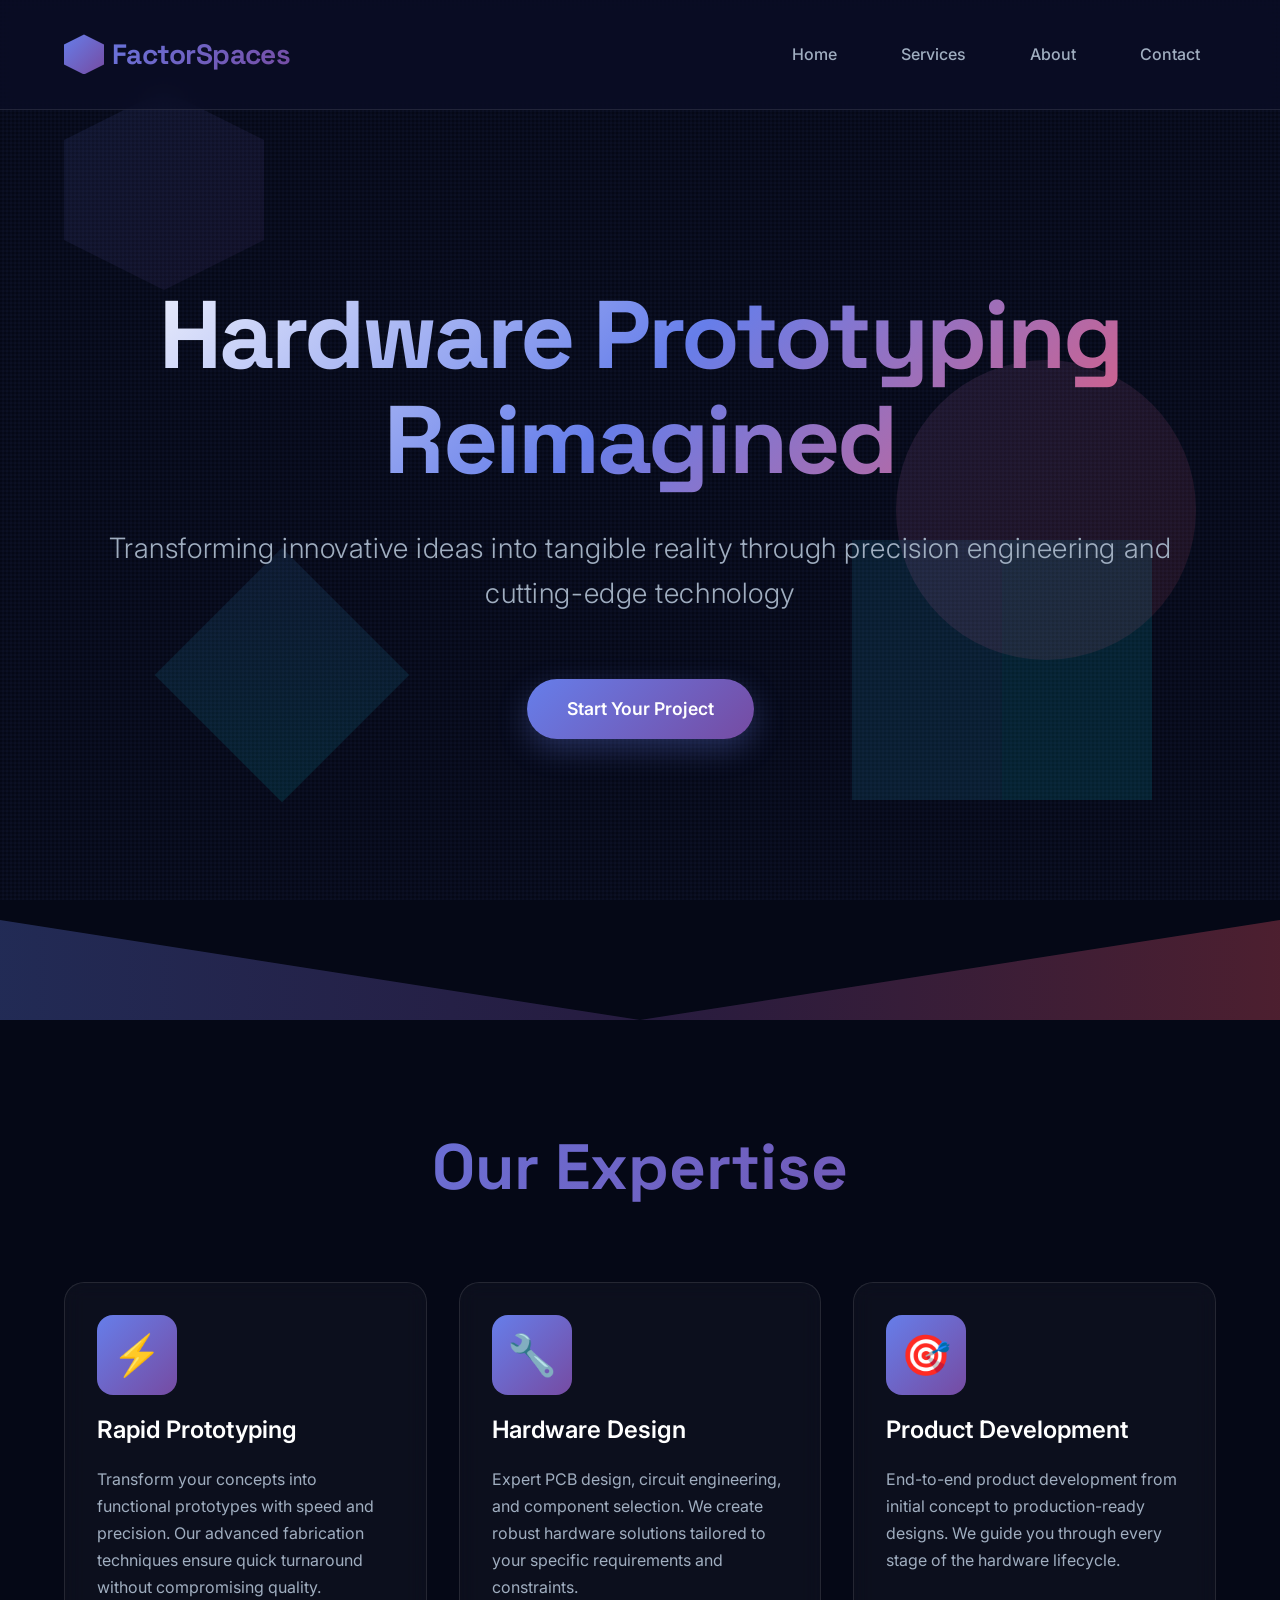
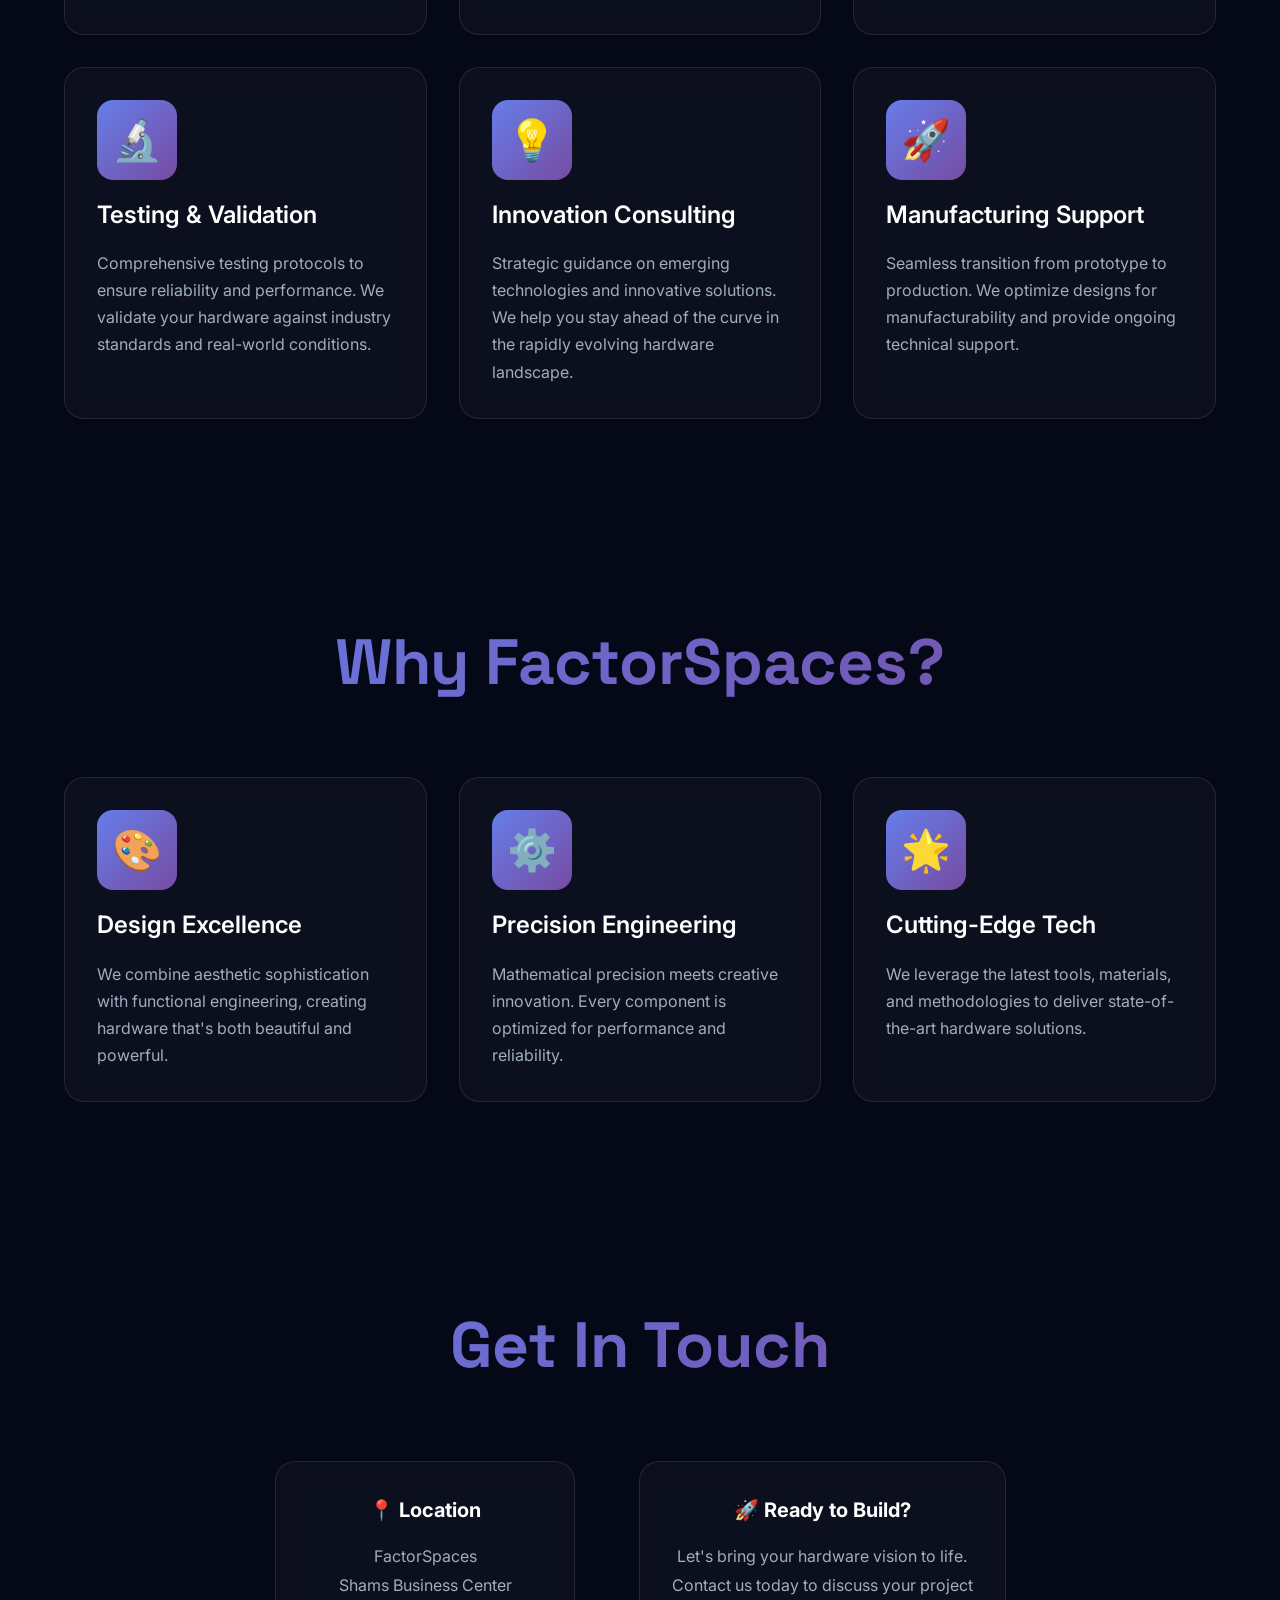
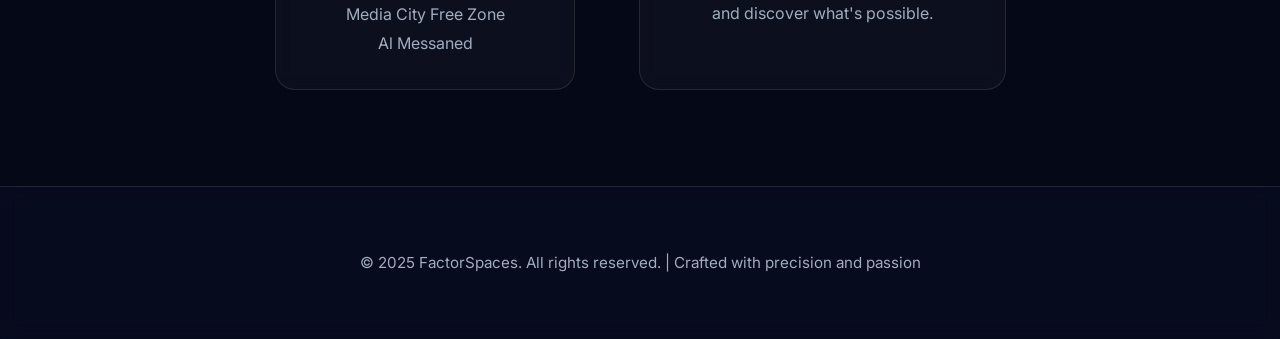
==== index.html @ 5ae150a1 "Restructure repository: move files from public folder to root and update Firebase config" ====
<!DOCTYPE html>
<html lang="en">

<head>
    <meta charset="UTF-8">
    <meta name="viewport" content="width=device-width, initial-scale=1.0">
    <meta name="description"
        content="FactorSpaces - Hardware prototyping company specializing in innovative solutions and cutting-edge technology">
    <title>FactorSpaces | Hardware Prototyping Excellence</title>

    <!-- Google Fonts -->
    <link rel="preconnect" href="https://fonts.googleapis.com">
    <link rel="preconnect" href="https://fonts.gstatic.com" crossorigin>
    <link
        href="https://fonts.googleapis.com/css2?family=Inter:wght@300;400;500;600;700;800&family=Space+Grotesk:wght@400;500;600;700&display=swap"
        rel="stylesheet">

    <!-- Stylesheet -->
    <link rel="stylesheet" href="style.css">
</head>

<body>
    <!-- Animated Geometric Background -->
    <div class="geometric-bg">
        <div class="geo-shape hexagon"></div>
        <div class="geo-shape triangle"></div>
        <div class="geo-shape circle"></div>
        <div class="geo-shape square"></div>
    </div>

    <!-- Main Content -->
    <div class="content">
        <!-- Header/Navigation -->
        <header>
            <div class="logo">
                <div class="logo-icon"></div>
                <span>FactorSpaces</span>
            </div>
            <nav>
                <ul>
                    <li><a href="#home">Home</a></li>
                    <li><a href="#services">Services</a></li>
                    <li><a href="#about">About</a></li>
                    <li><a href="#contact">Contact</a></li>
                </ul>
            </nav>
        </header>

        <!-- Hero Section -->
        <section id="home" class="hero">
            <div class="hero-content">
                <h1 class="hero-title">Hardware Prototyping<br>Reimagined</h1>
                <p class="hero-subtitle">Transforming innovative ideas into tangible reality through precision
                    engineering and cutting-edge technology</p>
                <a href="#contact" class="cta-button">Start Your Project</a>
            </div>
        </section>

        <!-- Geometric Divider -->
        <div class="geo-divider">
            <svg viewBox="0 0 1200 100" preserveAspectRatio="none">
                <defs>
                    <linearGradient id="grad1" x1="0%" y1="0%" x2="100%" y2="0%">
                        <stop offset="0%" style="stop-color:#667eea;stop-opacity:0.3" />
                        <stop offset="50%" style="stop-color:#764ba2;stop-opacity:0.3" />
                        <stop offset="100%" style="stop-color:#f5576c;stop-opacity:0.3" />
                    </linearGradient>
                </defs>
                <polygon points="0,0 600,100 1200,0 1200,100 0,100" fill="url(#grad1)" />
            </svg>
        </div>

        <!-- Services Section -->
        <section id="services" class="services">
            <h2 class="section-title">Our Expertise</h2>
            <div class="services-grid">
                <div class="service-card">
                    <div class="service-icon">⚡</div>
                    <h3>Rapid Prototyping</h3>
                    <p>Transform your concepts into functional prototypes with speed and precision. Our advanced
                        fabrication techniques ensure quick turnaround without compromising quality.</p>
                </div>

                <div class="service-card">
                    <div class="service-icon">🔧</div>
                    <h3>Hardware Design</h3>
                    <p>Expert PCB design, circuit engineering, and component selection. We create robust hardware
                        solutions tailored to your specific requirements and constraints.</p>
                </div>

                <div class="service-card">
                    <div class="service-icon">🎯</div>
                    <h3>Product Development</h3>
                    <p>End-to-end product development from initial concept to production-ready designs. We guide you
                        through every stage of the hardware lifecycle.</p>
                </div>

                <div class="service-card">
                    <div class="service-icon">🔬</div>
                    <h3>Testing & Validation</h3>
                    <p>Comprehensive testing protocols to ensure reliability and performance. We validate your hardware
                        against industry standards and real-world conditions.</p>
                </div>

                <div class="service-card">
                    <div class="service-icon">💡</div>
                    <h3>Innovation Consulting</h3>
                    <p>Strategic guidance on emerging technologies and innovative solutions. We help you stay ahead of
                        the curve in the rapidly evolving hardware landscape.</p>
                </div>

                <div class="service-card">
                    <div class="service-icon">🚀</div>
                    <h3>Manufacturing Support</h3>
                    <p>Seamless transition from prototype to production. We optimize designs for manufacturability and
                        provide ongoing technical support.</p>
                </div>
            </div>
        </section>

        <!-- About Section -->
        <section id="about" class="services">
            <h2 class="section-title">Why FactorSpaces?</h2>
            <div class="services-grid">
                <div class="service-card">
                    <div class="service-icon">🎨</div>
                    <h3>Design Excellence</h3>
                    <p>We combine aesthetic sophistication with functional engineering, creating hardware that's both
                        beautiful and powerful.</p>
                </div>

                <div class="service-card">
                    <div class="service-icon">⚙️</div>
                    <h3>Precision Engineering</h3>
                    <p>Mathematical precision meets creative innovation. Every component is optimized for performance
                        and reliability.</p>
                </div>

                <div class="service-card">
                    <div class="service-icon">🌟</div>
                    <h3>Cutting-Edge Tech</h3>
                    <p>We leverage the latest tools, materials, and methodologies to deliver state-of-the-art hardware
                        solutions.</p>
                </div>
            </div>
        </section>

        <!-- Contact Section -->
        <section id="contact" class="contact">
            <h2 class="section-title">Get In Touch</h2>
            <div class="contact-info">
                <div class="contact-card">
                    <h3>📍 Location</h3>
                    <p>
                        FactorSpaces<br>
                        Shams Business Center<br>
                        Media City Free Zone<br>
                        Al Messaned
                    </p>
                </div>

                <div class="contact-card">
                    <h3>🚀 Ready to Build?</h3>
                    <p>
                        Let's bring your hardware vision to life.<br>
                        Contact us today to discuss your project<br>
                        and discover what's possible.
                    </p>
                </div>
            </div>
        </section>

        <!-- Footer -->
        <footer>
            <p>&copy; 2025 FactorSpaces. All rights reserved. | Crafted with precision and passion</p>
        </footer>
    </div>

    <!-- Smooth Scroll Script -->
    <script>
        // Smooth scroll for navigation links
        document.querySelectorAll('a[href^="#"]').forEach(anchor => {
            anchor.addEventListener('click', function (e) {
                e.preventDefault();
                const target = document.querySelector(this.getAttribute('href'));
                if (target) {
                    target.scrollIntoView({
                        behavior: 'smooth',
                        block: 'start'
                    });
                }
            });
        });

        // Add scroll-based animations
        const observerOptions = {
            threshold: 0.1,
            rootMargin: '0px 0px -100px 0px'
        };

        const observer = new IntersectionObserver((entries) => {
            entries.forEach(entry => {
                if (entry.isIntersecting) {
                    entry.target.style.opacity = '1';
                    entry.target.style.transform = 'translateY(0)';
                }
            });
        }, observerOptions);

        // Observe service cards
        document.querySelectorAll('.service-card, .contact-card').forEach(card => {
            card.style.opacity = '0';
            card.style.transform = 'translateY(30px)';
            card.style.transition = 'opacity 0.6s ease, transform 0.6s ease';
            observer.observe(card);
        });
    </script>
</body>

</html>
---- style.css ----
/* ===================================
   FactorSpaces - Neo-Geo Design System
   Refined Geometric Patterns & Mathematical Beauty
   =================================== */

/* === CSS Variables & Design Tokens === */
:root {
    /* Color Palette - Refined Neo-Geo */
    --primary-gradient: linear-gradient(135deg, #667eea 0%, #764ba2 100%);
    --secondary-gradient: linear-gradient(135deg, #f093fb 0%, #f5576c 100%);
    --accent-gradient: linear-gradient(135deg, #4facfe 0%, #00f2fe 100%);
    --dark-bg: #0a0e27;
    --darker-bg: #050816;
    --card-bg: rgba(255, 255, 255, 0.03);
    --card-border: rgba(255, 255, 255, 0.1);
    --text-primary: #ffffff;
    --text-secondary: #a0aec0;
    --glow-purple: rgba(102, 126, 234, 0.4);
    --glow-pink: rgba(245, 87, 108, 0.4);
    --glow-cyan: rgba(0, 242, 254, 0.4);

    /* Typography */
    --font-primary: 'Inter', -apple-system, BlinkMacSystemFont, 'Segoe UI', sans-serif;
    --font-display: 'Space Grotesk', 'Inter', sans-serif;

    /* Spacing */
    --spacing-xs: 0.5rem;
    --spacing-sm: 1rem;
    --spacing-md: 2rem;
    --spacing-lg: 4rem;
    --spacing-xl: 6rem;

    /* Geometric Constants */
    --golden-ratio: 1.618;
    --phi: 1.618033988749895;
}

/* === Reset & Base Styles === */
* {
    margin: 0;
    padding: 0;
    box-sizing: border-box;
}

html {
    scroll-behavior: smooth;
    font-size: 16px;
}

body {
    font-family: var(--font-primary);
    background: var(--darker-bg);
    color: var(--text-primary);
    line-height: 1.6;
    overflow-x: hidden;
    position: relative;
}

/* === Animated Geometric Background === */
.geometric-bg {
    position: fixed;
    top: 0;
    left: 0;
    width: 100%;
    height: 100%;
    z-index: 0;
    overflow: hidden;
    background: var(--darker-bg);
}

.geometric-bg::before {
    content: '';
    position: absolute;
    top: -50%;
    left: -50%;
    width: 200%;
    height: 200%;
    background-image:
        repeating-linear-gradient(0deg, transparent, transparent 2px, rgba(102, 126, 234, 0.03) 2px, rgba(102, 126, 234, 0.03) 4px),
        repeating-linear-gradient(90deg, transparent, transparent 2px, rgba(102, 126, 234, 0.03) 2px, rgba(102, 126, 234, 0.03) 4px);
    animation: gridMove 20s linear infinite;
}

.geo-shape {
    position: absolute;
    opacity: 0.1;
    animation: float 20s ease-in-out infinite;
}

.geo-shape.hexagon {
    width: 200px;
    height: 200px;
    background: var(--primary-gradient);
    clip-path: polygon(50% 0%, 100% 25%, 100% 75%, 50% 100%, 0% 75%, 0% 25%);
    top: 10%;
    left: 5%;
    animation-delay: 0s;
}

.geo-shape.triangle {
    width: 0;
    height: 0;
    border-left: 150px solid transparent;
    border-right: 150px solid transparent;
    border-bottom: 260px solid;
    border-image: var(--accent-gradient) 1;
    top: 60%;
    right: 10%;
    animation-delay: -5s;
}

.geo-shape.circle {
    width: 300px;
    height: 300px;
    background: var(--secondary-gradient);
    border-radius: 50%;
    top: 40%;
    left: 70%;
    animation-delay: -10s;
}

.geo-shape.square {
    width: 180px;
    height: 180px;
    background: var(--accent-gradient);
    transform: rotate(45deg);
    bottom: 15%;
    left: 15%;
    animation-delay: -15s;
}

@keyframes gridMove {
    0% {
        transform: translate(0, 0);
    }

    100% {
        transform: translate(50px, 50px);
    }
}

@keyframes float {

    0%,
    100% {
        transform: translateY(0) rotate(0deg);
    }

    25% {
        transform: translateY(-30px) rotate(5deg);
    }

    50% {
        transform: translateY(-60px) rotate(-5deg);
    }

    75% {
        transform: translateY(-30px) rotate(3deg);
    }
}

/* === Main Content Container === */
.content {
    position: relative;
    z-index: 1;
}

/* === Header/Navigation === */
header {
    padding: var(--spacing-md) var(--spacing-lg);
    display: flex;
    justify-content: space-between;
    align-items: center;
    backdrop-filter: blur(10px);
    background: rgba(10, 14, 39, 0.7);
    border-bottom: 1px solid var(--card-border);
    position: sticky;
    top: 0;
    z-index: 100;
}

.logo {
    font-family: var(--font-display);
    font-size: 1.75rem;
    font-weight: 700;
    background: var(--primary-gradient);
    -webkit-background-clip: text;
    -webkit-text-fill-color: transparent;
    background-clip: text;
    letter-spacing: -0.02em;
    display: flex;
    align-items: center;
    gap: 0.5rem;
}

.logo-icon {
    width: 40px;
    height: 40px;
    background: var(--primary-gradient);
    clip-path: polygon(50% 0%, 100% 25%, 100% 75%, 50% 100%, 0% 75%, 0% 25%);
    animation: pulse 3s ease-in-out infinite;
}

@keyframes pulse {

    0%,
    100% {
        transform: scale(1);
        opacity: 1;
    }

    50% {
        transform: scale(1.05);
        opacity: 0.8;
    }
}

nav ul {
    display: flex;
    gap: var(--spacing-md);
    list-style: none;
}

nav a {
    color: var(--text-secondary);
    text-decoration: none;
    font-weight: 500;
    transition: all 0.3s ease;
    position: relative;
    padding: 0.5rem 1rem;
}

nav a::after {
    content: '';
    position: absolute;
    bottom: 0;
    left: 50%;
    width: 0;
    height: 2px;
    background: var(--primary-gradient);
    transition: all 0.3s ease;
    transform: translateX(-50%);
}

nav a:hover {
    color: var(--text-primary);
}

nav a:hover::after {
    width: 80%;
}

/* === Hero Section === */
.hero {
    min-height: 90vh;
    display: flex;
    align-items: center;
    justify-content: center;
    padding: var(--spacing-lg);
    position: relative;
    overflow: hidden;
}

.hero-content {
    max-width: 1200px;
    text-align: center;
    z-index: 2;
}

.hero-title {
    font-family: var(--font-display);
    font-size: clamp(3rem, 8vw, 6rem);
    font-weight: 800;
    line-height: 1.1;
    margin-bottom: var(--spacing-md);
    background: linear-gradient(135deg, #ffffff 0%, #667eea 50%, #f5576c 100%);
    -webkit-background-clip: text;
    -webkit-text-fill-color: transparent;
    background-clip: text;
    letter-spacing: -0.03em;
    animation: titleGlow 3s ease-in-out infinite;
}

@keyframes titleGlow {

    0%,
    100% {
        filter: drop-shadow(0 0 20px var(--glow-purple));
    }

    50% {
        filter: drop-shadow(0 0 40px var(--glow-pink));
    }
}

.hero-subtitle {
    font-size: clamp(1.25rem, 3vw, 1.75rem);
    color: var(--text-secondary);
    margin-bottom: var(--spacing-lg);
    font-weight: 300;
    letter-spacing: 0.02em;
}

.cta-button {
    display: inline-block;
    padding: 1rem 2.5rem;
    background: var(--primary-gradient);
    color: white;
    text-decoration: none;
    border-radius: 50px;
    font-weight: 600;
    font-size: 1.1rem;
    transition: all 0.3s ease;
    box-shadow: 0 10px 30px rgba(102, 126, 234, 0.3);
    position: relative;
    overflow: hidden;
}

.cta-button::before {
    content: '';
    position: absolute;
    top: 0;
    left: -100%;
    width: 100%;
    height: 100%;
    background: linear-gradient(90deg, transparent, rgba(255, 255, 255, 0.3), transparent);
    transition: left 0.5s ease;
}

.cta-button:hover::before {
    left: 100%;
}

.cta-button:hover {
    transform: translateY(-3px);
    box-shadow: 0 15px 40px rgba(102, 126, 234, 0.5);
}

/* === Geometric Divider === */
.geo-divider {
    width: 100%;
    height: 100px;
    position: relative;
    overflow: hidden;
}

.geo-divider svg {
    width: 100%;
    height: 100%;
}

/* === Services Section === */
.services {
    padding: var(--spacing-xl) var(--spacing-lg);
    max-width: 1400px;
    margin: 0 auto;
}

.section-title {
    font-family: var(--font-display);
    font-size: clamp(2.5rem, 5vw, 4rem);
    font-weight: 700;
    text-align: center;
    margin-bottom: var(--spacing-lg);
    background: var(--primary-gradient);
    -webkit-background-clip: text;
    -webkit-text-fill-color: transparent;
    background-clip: text;
}

.services-grid {
    display: grid;
    grid-template-columns: repeat(auto-fit, minmax(300px, 1fr));
    gap: var(--spacing-md);
    margin-top: var(--spacing-lg);
}

.service-card {
    background: var(--card-bg);
    border: 1px solid var(--card-border);
    border-radius: 20px;
    padding: var(--spacing-md);
    backdrop-filter: blur(10px);
    transition: all 0.4s ease;
    position: relative;
    overflow: hidden;
}

.service-card::before {
    content: '';
    position: absolute;
    top: 0;
    left: 0;
    width: 100%;
    height: 100%;
    background: var(--primary-gradient);
    opacity: 0;
    transition: opacity 0.4s ease;
}

.service-card:hover::before {
    opacity: 0.1;
}

.service-card:hover {
    transform: translateY(-10px);
    border-color: rgba(102, 126, 234, 0.5);
    box-shadow: 0 20px 60px rgba(102, 126, 234, 0.2);
}

.service-icon {
    width: 80px;
    height: 80px;
    margin-bottom: var(--spacing-sm);
    background: var(--primary-gradient);
    border-radius: 16px;
    display: flex;
    align-items: center;
    justify-content: center;
    font-size: 2.5rem;
    position: relative;
    z-index: 1;
}

.service-card h3 {
    font-size: 1.5rem;
    margin-bottom: var(--spacing-sm);
    font-weight: 600;
    position: relative;
    z-index: 1;
}

.service-card p {
    color: var(--text-secondary);
    line-height: 1.7;
    position: relative;
    z-index: 1;
}

/* === Contact Section === */
.contact {
    padding: var(--spacing-xl) var(--spacing-lg);
    max-width: 1200px;
    margin: 0 auto;
    text-align: center;
}

.contact-info {
    display: flex;
    flex-wrap: wrap;
    justify-content: center;
    gap: var(--spacing-lg);
    margin-top: var(--spacing-lg);
}

.contact-card {
    background: var(--card-bg);
    border: 1px solid var(--card-border);
    border-radius: 20px;
    padding: var(--spacing-md);
    backdrop-filter: blur(10px);
    min-width: 300px;
    transition: all 0.3s ease;
}

.contact-card:hover {
    transform: translateY(-5px);
    box-shadow: 0 15px 40px rgba(102, 126, 234, 0.2);
}

.contact-card h3 {
    font-size: 1.25rem;
    margin-bottom: var(--spacing-sm);
    color: var(--text-primary);
}

.contact-card p {
    color: var(--text-secondary);
    line-height: 1.8;
}

/* === Footer === */
footer {
    padding: var(--spacing-lg);
    text-align: center;
    border-top: 1px solid var(--card-border);
    background: rgba(10, 14, 39, 0.5);
    backdrop-filter: blur(10px);
}

footer p {
    color: var(--text-secondary);
    font-size: 0.95rem;
}

/* === Responsive Design === */
@media (max-width: 768px) {
    header {
        padding: var(--spacing-sm) var(--spacing-md);
        flex-direction: column;
        gap: var(--spacing-sm);
    }

    nav ul {
        gap: var(--spacing-sm);
    }

    nav a {
        padding: 0.5rem;
        font-size: 0.9rem;
    }

    .hero {
        min-height: 70vh;
        padding: var(--spacing-md);
    }

    .services,
    .contact {
        padding: var(--spacing-md);
    }

    .services-grid {
        grid-template-columns: 1fr;
    }

    .contact-info {
        flex-direction: column;
    }
}

/* === Utility Classes === */
.gradient-text {
    background: var(--primary-gradient);
    -webkit-background-clip: text;
    -webkit-text-fill-color: transparent;
    background-clip: text;
}

.glass-effect {
    background: var(--card-bg);
    backdrop-filter: blur(10px);
    border: 1px solid var(--card-border);
}
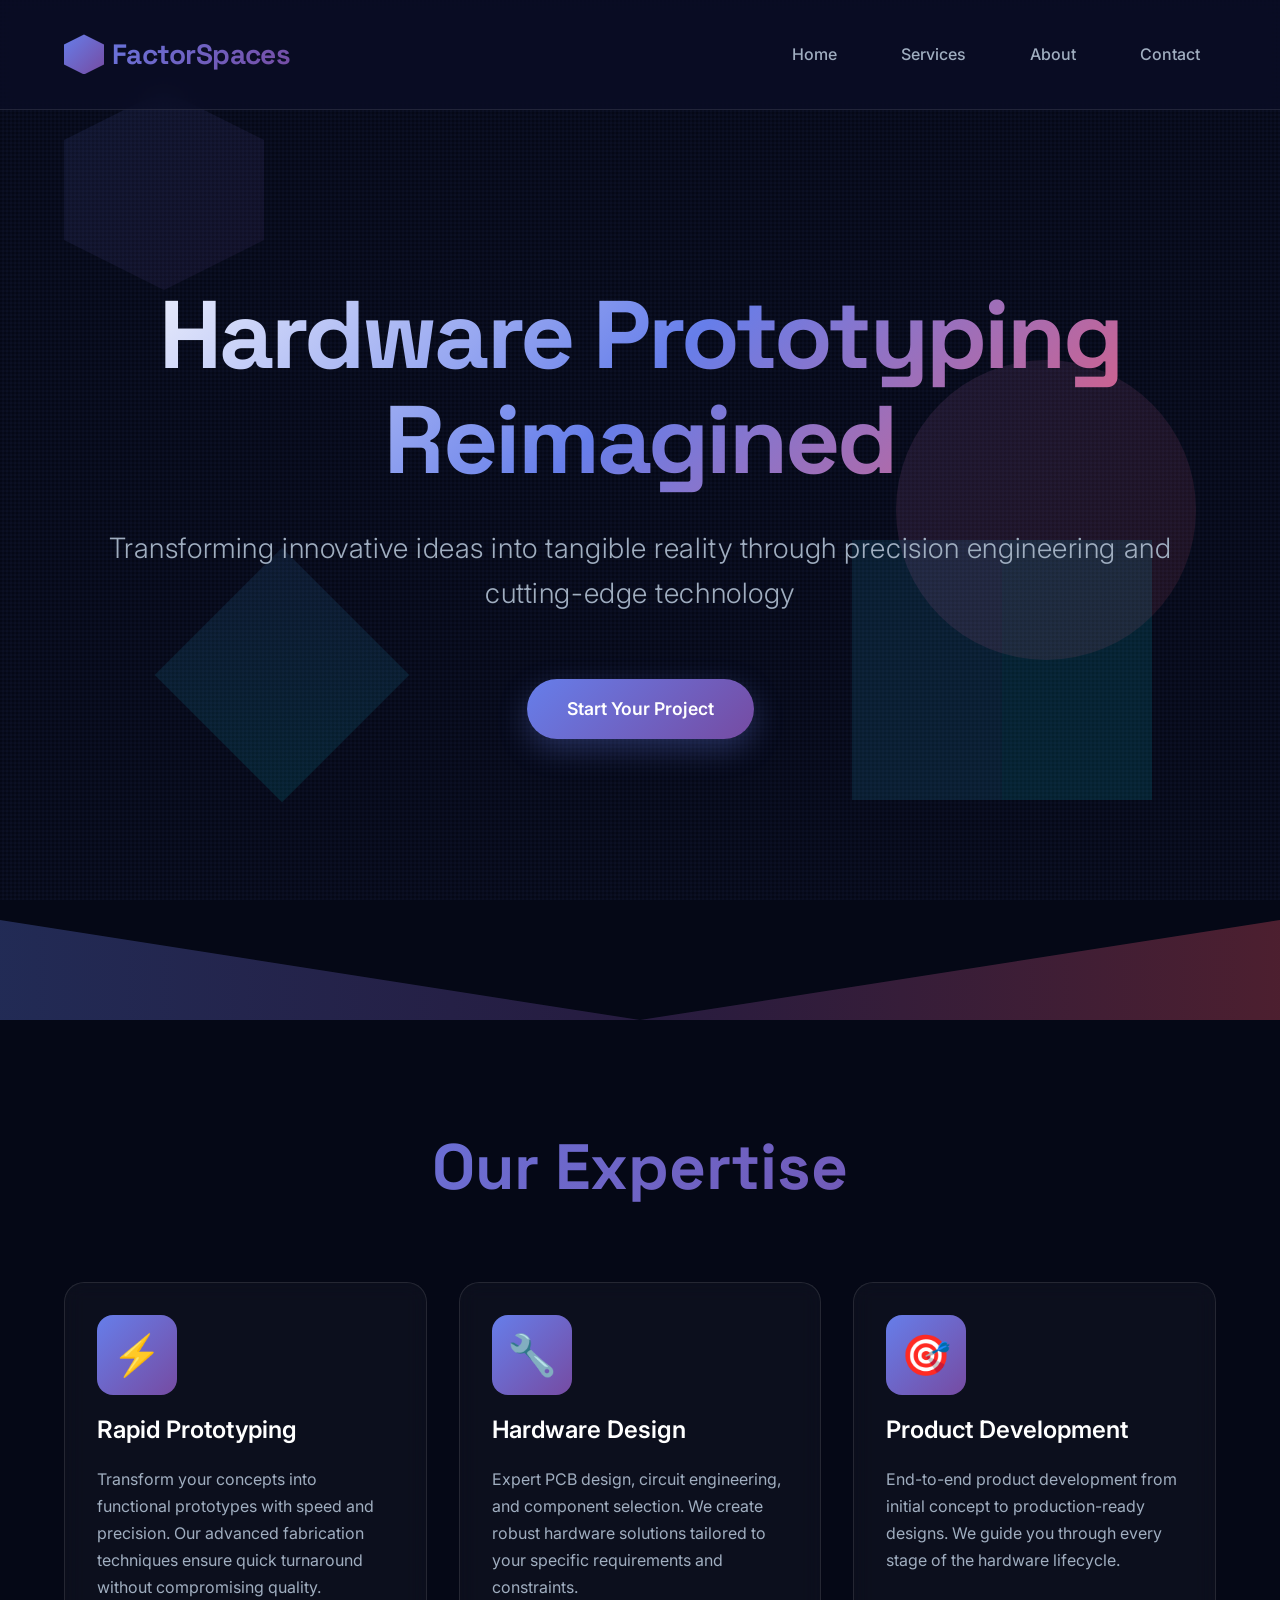
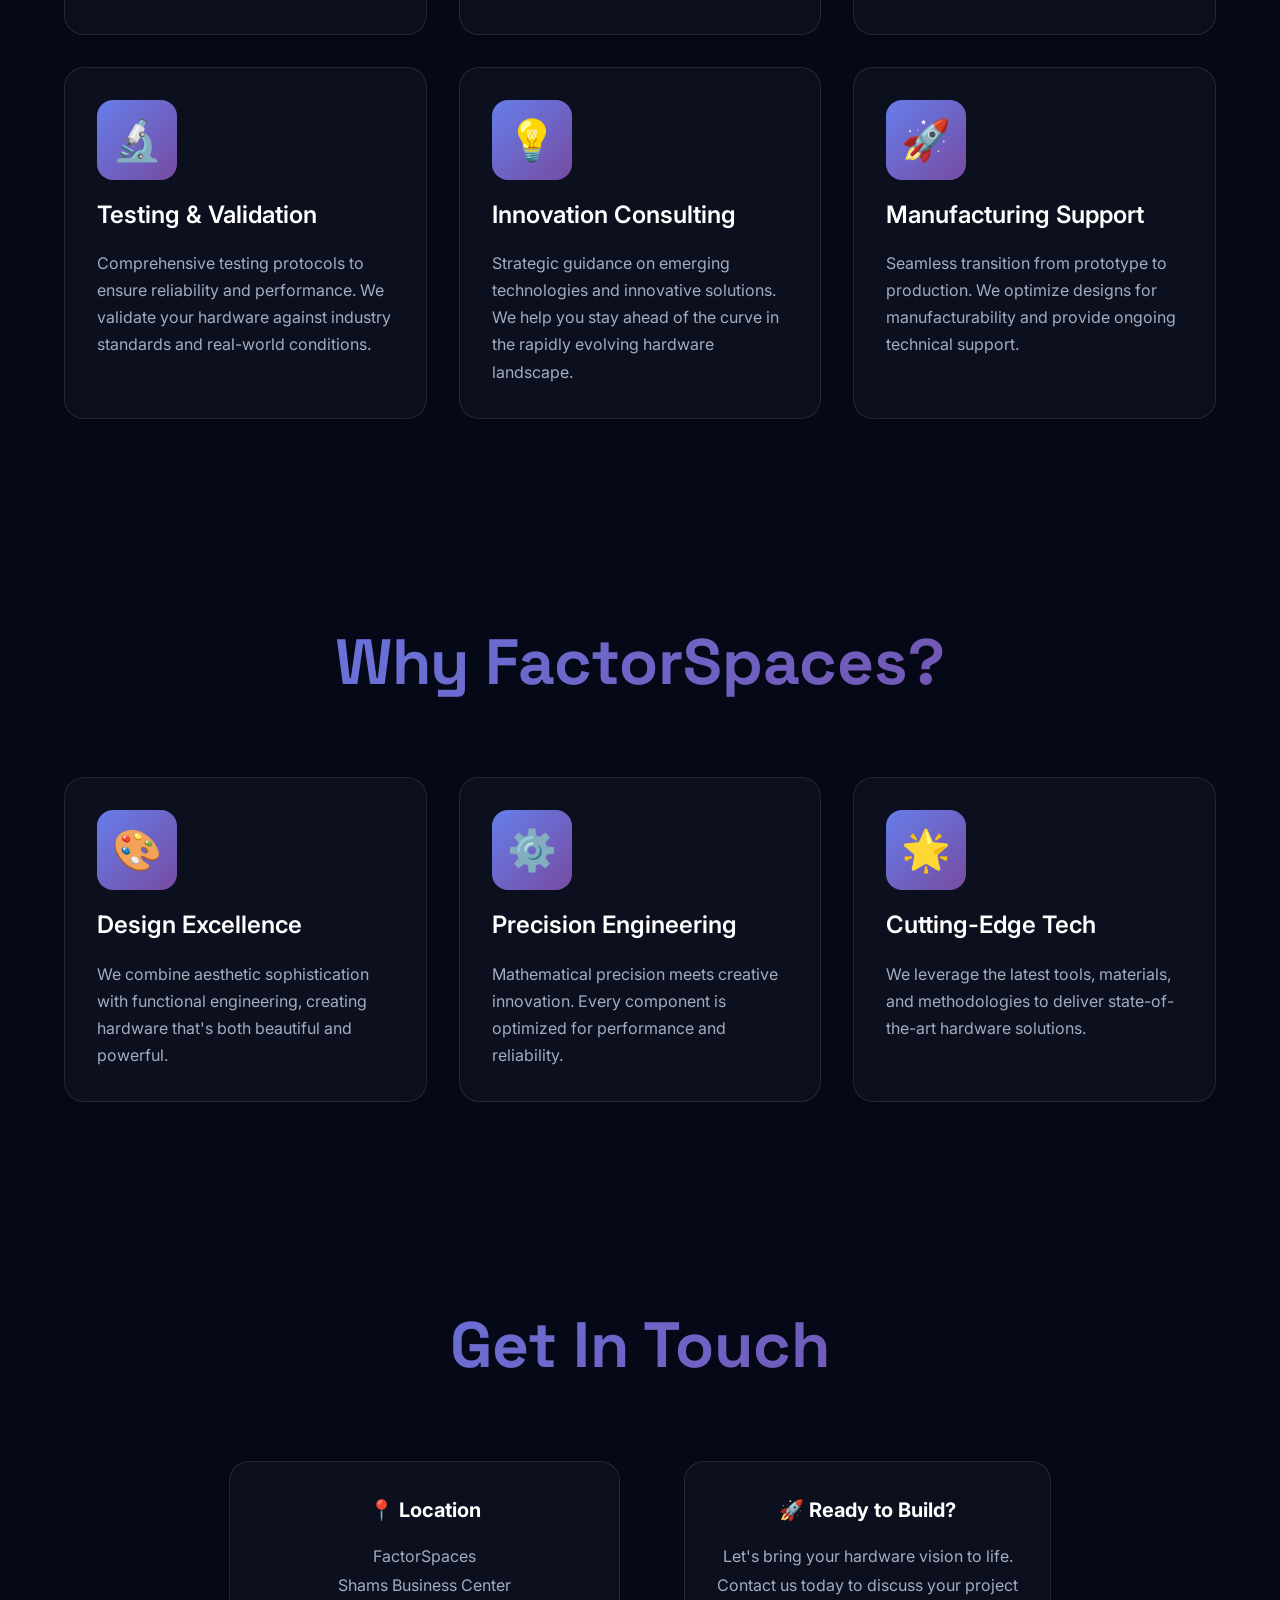
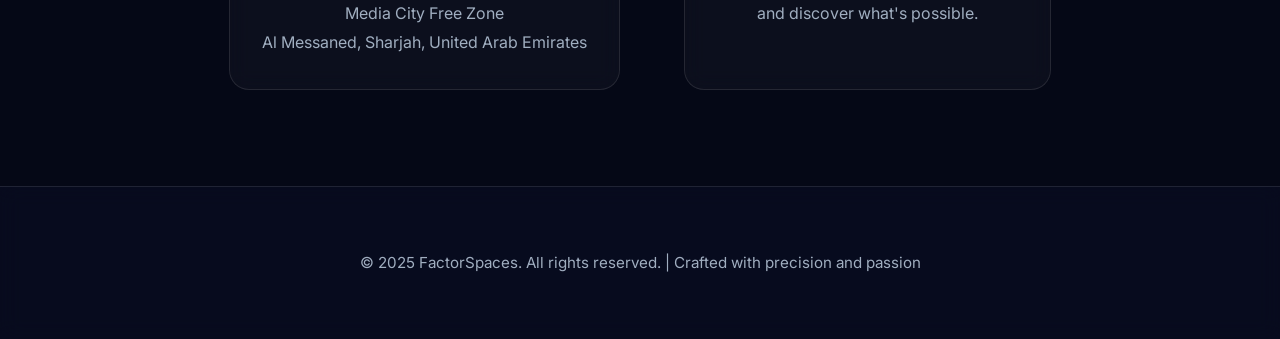
==== commit 52696aab: "Update address to include Sharjah, United Arab Emirates" ====
--- a/index.html
+++ b/index.html
@@ -155,7 +155,7 @@
                         FactorSpaces<br>
                         Shams Business Center<br>
                         Media City Free Zone<br>
-                        Al Messaned
+                        Al Messaned, Sharjah, United Arab Emirates
                     </p>
                 </div>
 
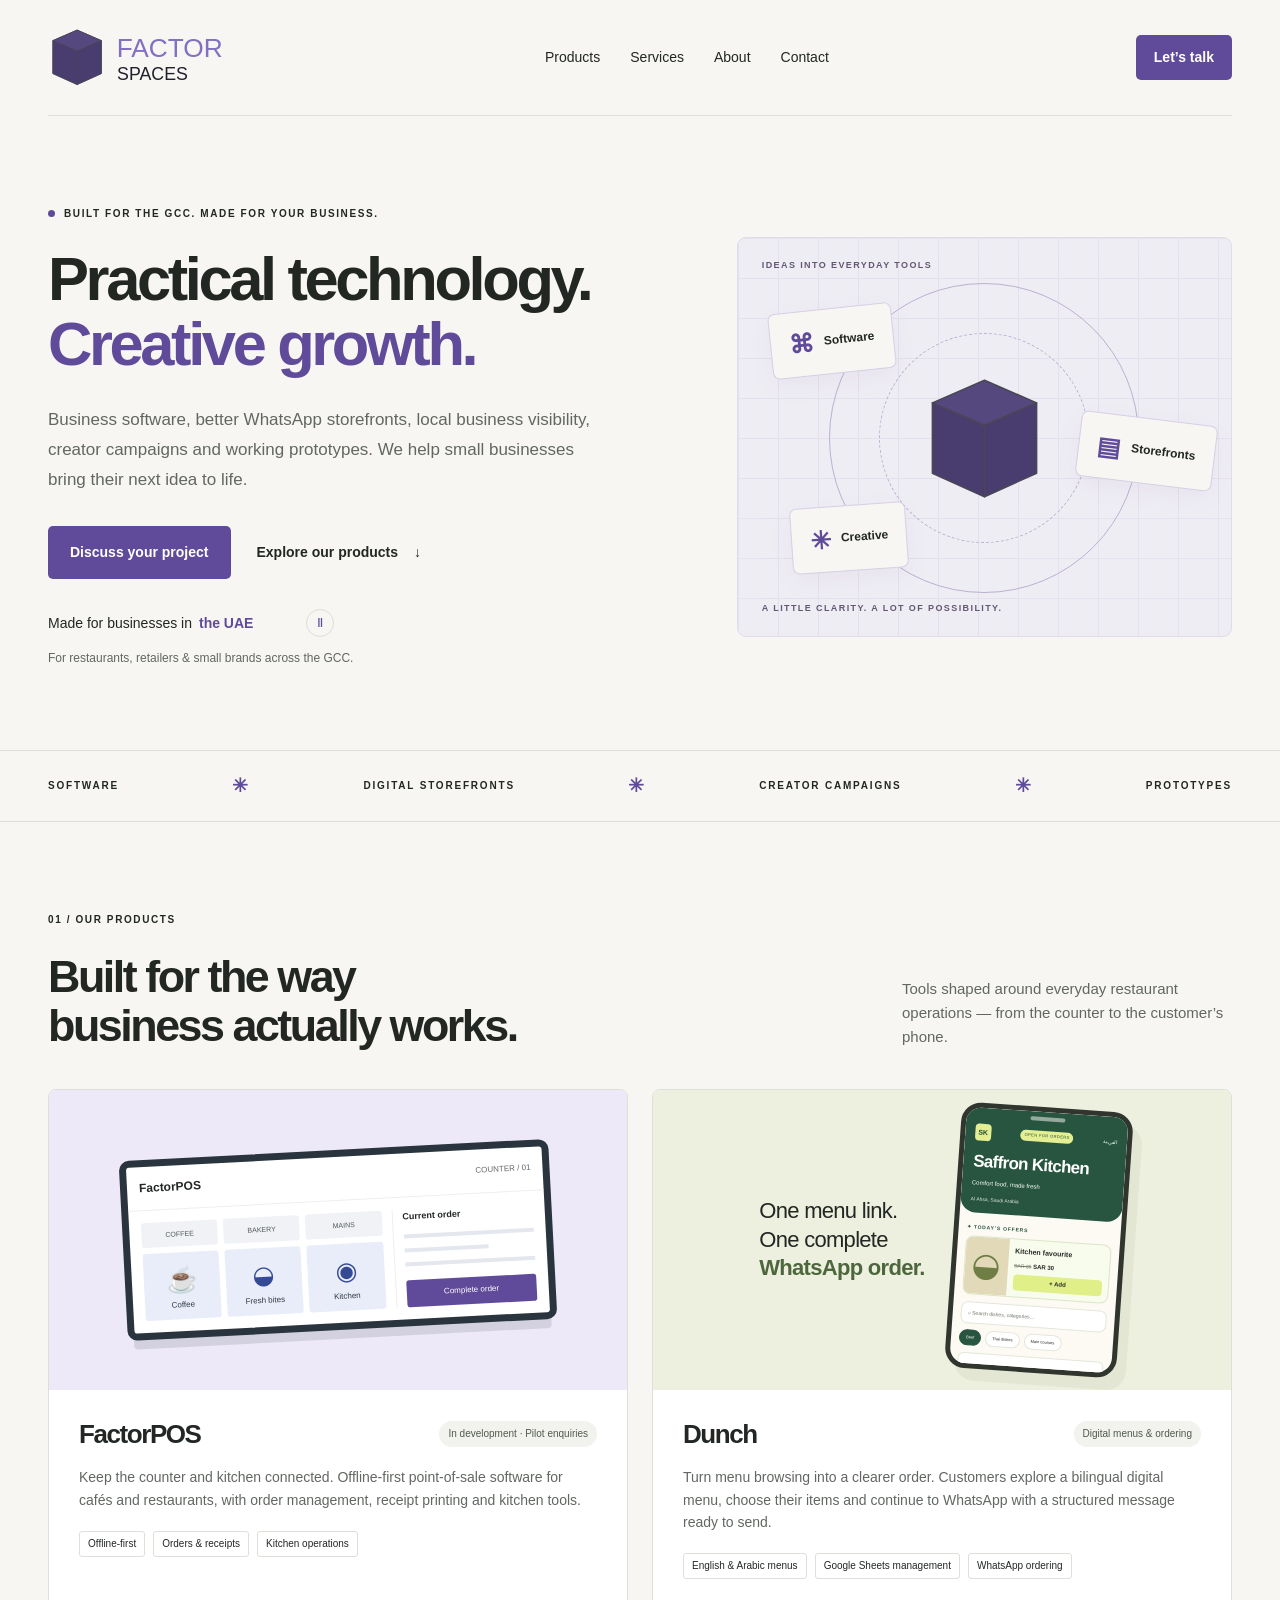
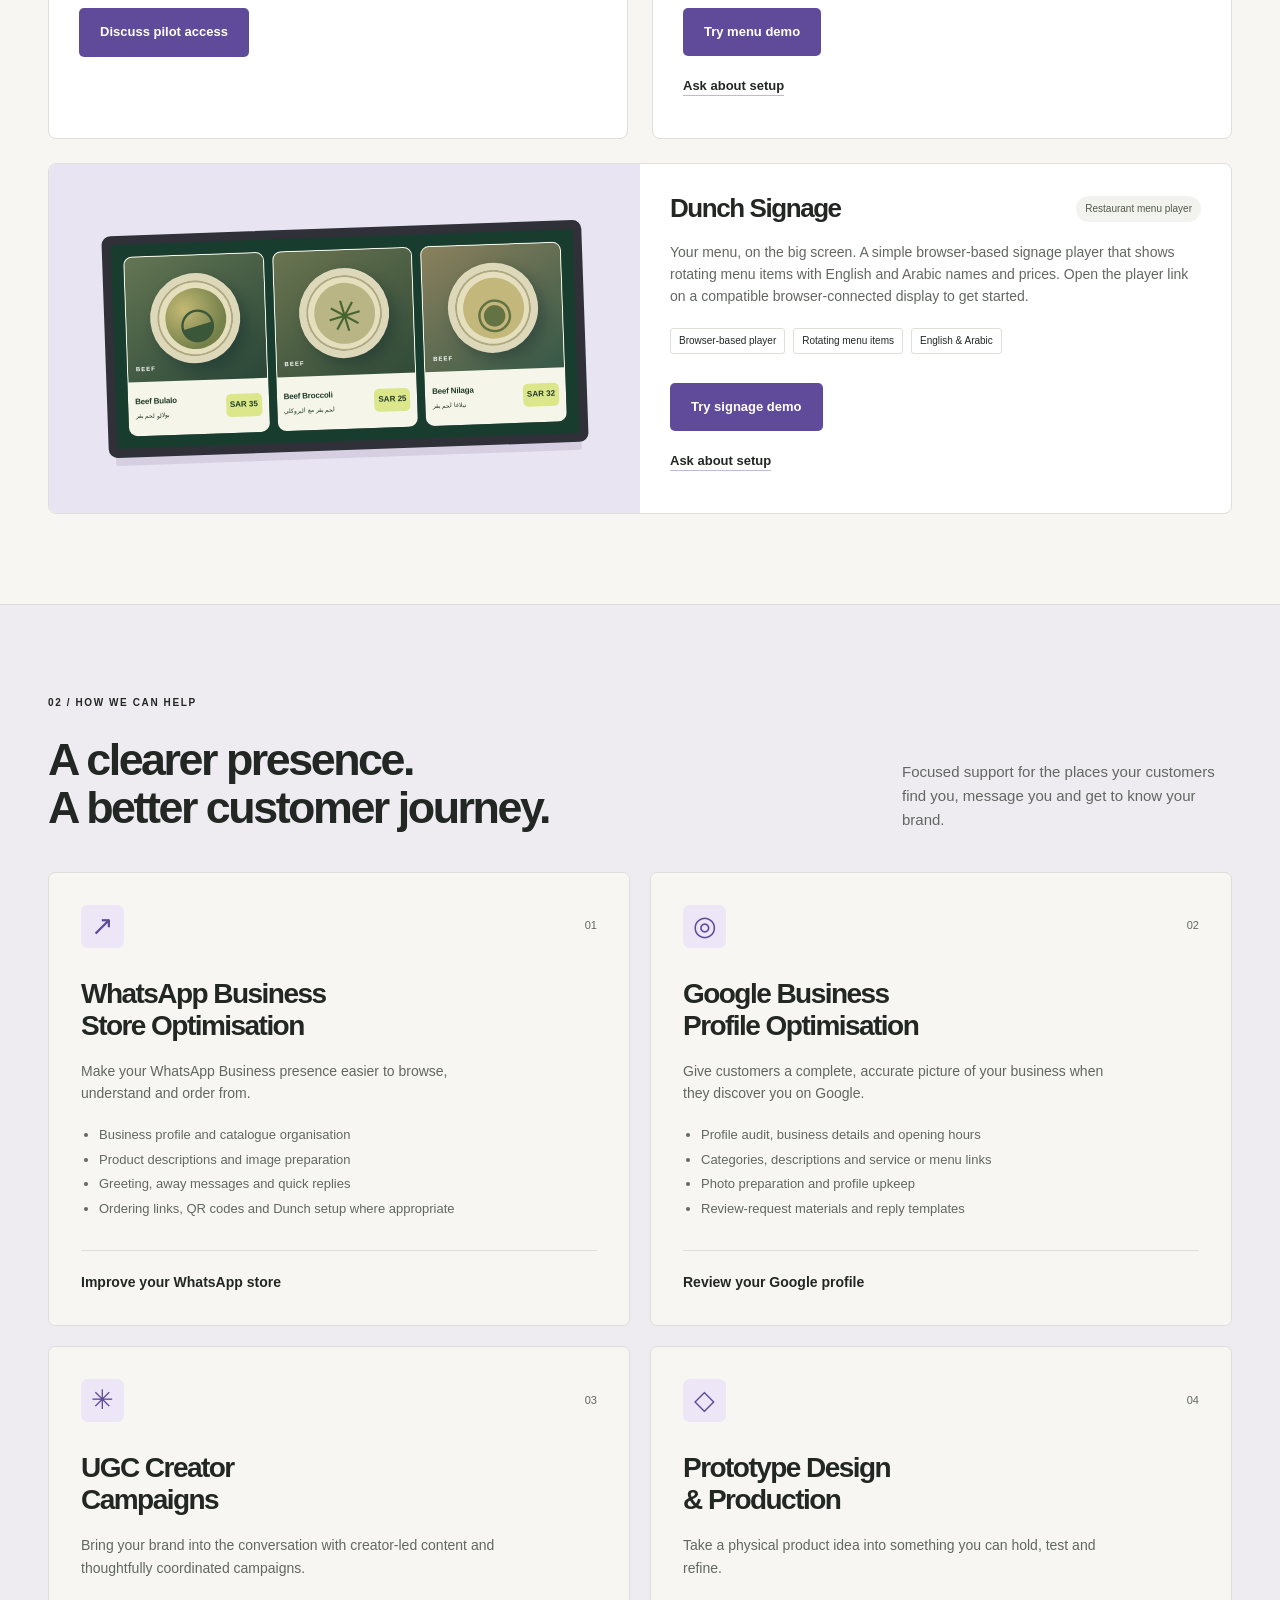
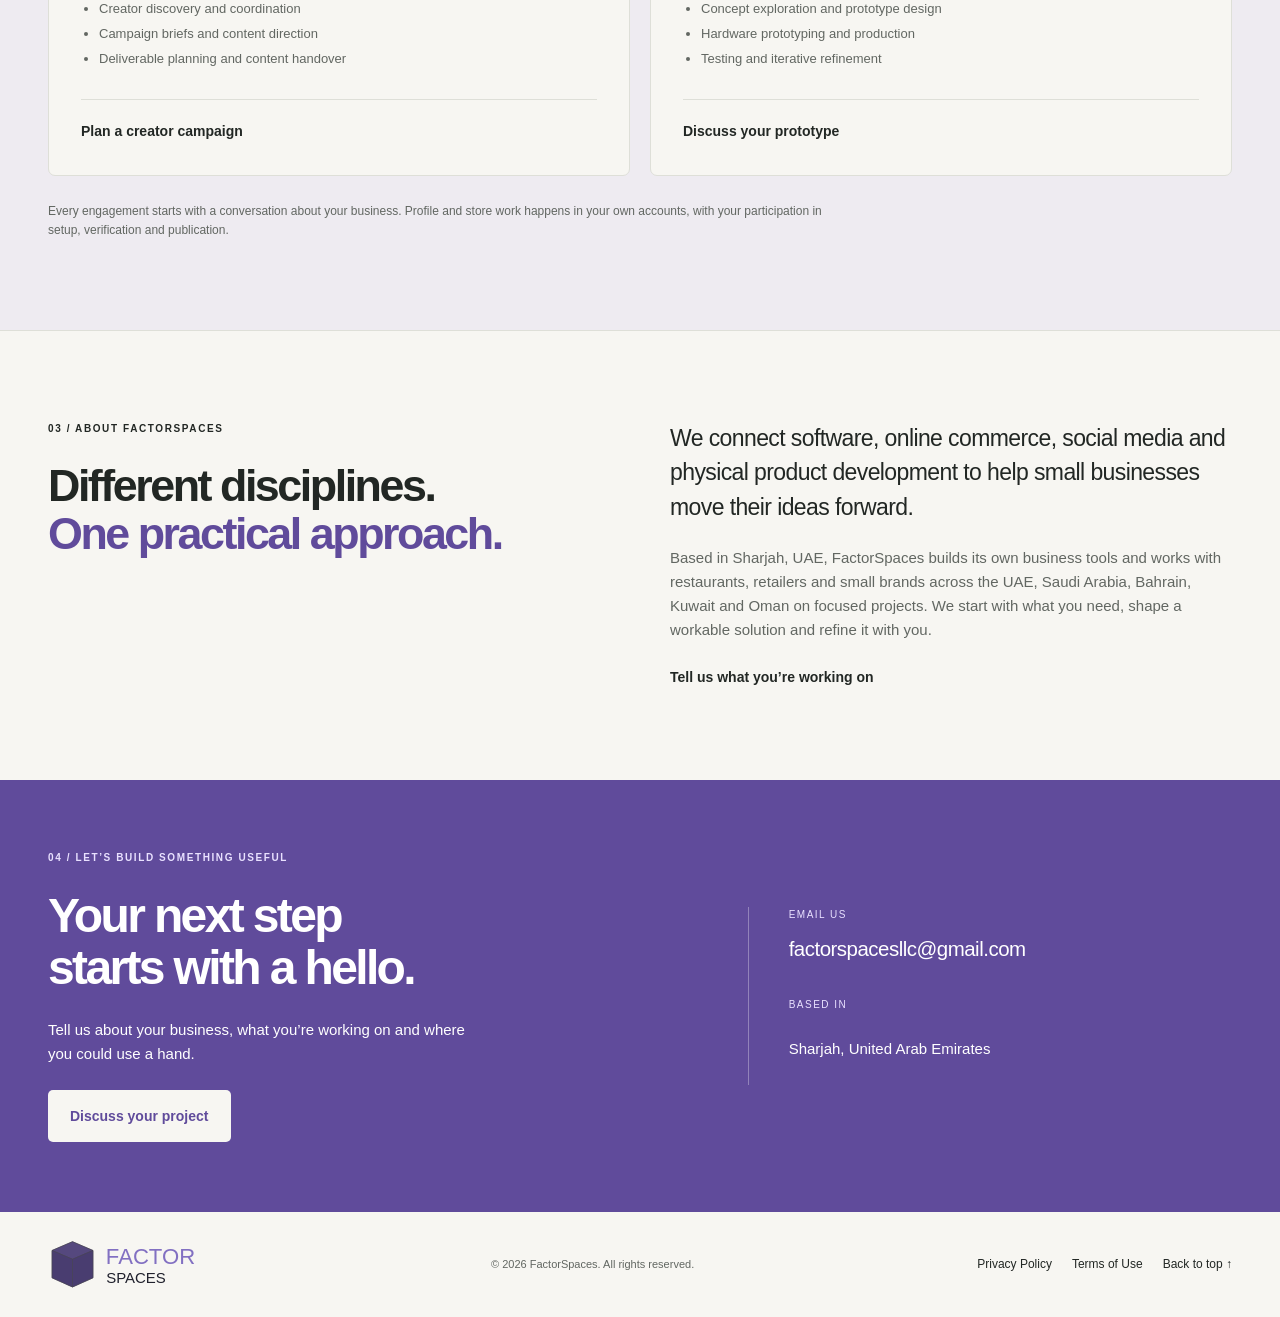
==== commit e3635800: "Refresh FactorSpaces website for GCC products and services" ====
--- a/index.html
+++ b/index.html
@@ -1,220 +1,56 @@
 <!DOCTYPE html>
 <html lang="en">
-
 <head>
-    <meta charset="UTF-8">
-    <meta name="viewport" content="width=device-width, initial-scale=1.0">
-    <meta name="description"
-        content="FactorSpaces - Hardware prototyping company specializing in innovative solutions and cutting-edge technology">
-    <title>FactorSpaces | Hardware Prototyping Excellence</title>
-
-    <!-- Google Fonts -->
-    <link rel="preconnect" href="https://fonts.googleapis.com">
-    <link rel="preconnect" href="https://fonts.gstatic.com" crossorigin>
-    <link
-        href="https://fonts.googleapis.com/css2?family=Inter:wght@300;400;500;600;700;800&family=Space+Grotesk:wght@400;500;600;700&display=swap"
-        rel="stylesheet">
-
-    <!-- Stylesheet -->
-    <link rel="stylesheet" href="style.css">
+  <meta charset="UTF-8">
+  <meta name="viewport" content="width=device-width, initial-scale=1">
+  <meta name="theme-color" content="#f7f6f2">
+  <title>FactorSpaces | Practical technology. Creative growth.</title>
+  <meta name="description" content="FactorSpaces helps GCC restaurants, retailers and small brands with business software, WhatsApp storefronts, Google Business Profiles, creator campaigns and prototypes.">
+  <link rel="canonical" href="https://www.factorspaces.com/">
+  <meta property="og:type" content="website">
+  <meta property="og:title" content="FactorSpaces | Practical technology. Creative growth.">
+  <meta property="og:description" content="Business software, better digital storefronts, creator campaigns and working prototypes. Built around your business across the GCC.">
+  <meta property="og:url" content="https://www.factorspaces.com/">
+  <meta property="og:site_name" content="FactorSpaces">
+  <meta name="twitter:card" content="summary">
+  <meta name="twitter:title" content="FactorSpaces | Practical technology. Creative growth.">
+  <meta name="twitter:description" content="Software, storefronts, creator campaigns and prototypes for GCC small businesses.">
+  <link rel="icon" type="image/svg+xml" href="assets/factorspaces-cube.svg">
+  <link rel="stylesheet" href="style.css">
 </head>
-
 <body>
-    <!-- Animated Geometric Background -->
-    <div class="geometric-bg">
-        <div class="geo-shape hexagon"></div>
-        <div class="geo-shape triangle"></div>
-        <div class="geo-shape circle"></div>
-        <div class="geo-shape square"></div>
-    </div>
-
-    <!-- Main Content -->
-    <div class="content">
-        <!-- Header/Navigation -->
-        <header>
-            <div class="logo">
-                <div class="logo-icon"></div>
-                <span>FactorSpaces</span>
-            </div>
-            <nav>
-                <ul>
-                    <li><a href="#home">Home</a></li>
-                    <li><a href="#services">Services</a></li>
-                    <li><a href="#about">About</a></li>
-                    <li><a href="#contact">Contact</a></li>
-                </ul>
-            </nav>
-        </header>
-
-        <!-- Hero Section -->
-        <section id="home" class="hero">
-            <div class="hero-content">
-                <h1 class="hero-title">Hardware Prototyping<br>Reimagined</h1>
-                <p class="hero-subtitle">Transforming innovative ideas into tangible reality through precision
-                    engineering and cutting-edge technology</p>
-                <a href="#contact" class="cta-button">Start Your Project</a>
-            </div>
-        </section>
-
-        <!-- Geometric Divider -->
-        <div class="geo-divider">
-            <svg viewBox="0 0 1200 100" preserveAspectRatio="none">
-                <defs>
-                    <linearGradient id="grad1" x1="0%" y1="0%" x2="100%" y2="0%">
-                        <stop offset="0%" style="stop-color:#667eea;stop-opacity:0.3" />
-                        <stop offset="50%" style="stop-color:#764ba2;stop-opacity:0.3" />
-                        <stop offset="100%" style="stop-color:#f5576c;stop-opacity:0.3" />
-                    </linearGradient>
-                </defs>
-                <polygon points="0,0 600,100 1200,0 1200,100 0,100" fill="url(#grad1)" />
-            </svg>
-        </div>
-
-        <!-- Services Section -->
-        <section id="services" class="services">
-            <h2 class="section-title">Our Expertise</h2>
-            <div class="services-grid">
-                <div class="service-card">
-                    <div class="service-icon">⚡</div>
-                    <h3>Rapid Prototyping</h3>
-                    <p>Transform your concepts into functional prototypes with speed and precision. Our advanced
-                        fabrication techniques ensure quick turnaround without compromising quality.</p>
-                </div>
-
-                <div class="service-card">
-                    <div class="service-icon">🔧</div>
-                    <h3>Hardware Design</h3>
-                    <p>Expert PCB design, circuit engineering, and component selection. We create robust hardware
-                        solutions tailored to your specific requirements and constraints.</p>
-                </div>
-
-                <div class="service-card">
-                    <div class="service-icon">🎯</div>
-                    <h3>Product Development</h3>
-                    <p>End-to-end product development from initial concept to production-ready designs. We guide you
-                        through every stage of the hardware lifecycle.</p>
-                </div>
-
-                <div class="service-card">
-                    <div class="service-icon">🔬</div>
-                    <h3>Testing & Validation</h3>
-                    <p>Comprehensive testing protocols to ensure reliability and performance. We validate your hardware
-                        against industry standards and real-world conditions.</p>
-                </div>
-
-                <div class="service-card">
-                    <div class="service-icon">💡</div>
-                    <h3>Innovation Consulting</h3>
-                    <p>Strategic guidance on emerging technologies and innovative solutions. We help you stay ahead of
-                        the curve in the rapidly evolving hardware landscape.</p>
-                </div>
-
-                <div class="service-card">
-                    <div class="service-icon">🚀</div>
-                    <h3>Manufacturing Support</h3>
-                    <p>Seamless transition from prototype to production. We optimize designs for manufacturability and
-                        provide ongoing technical support.</p>
-                </div>
-            </div>
-        </section>
-
-        <!-- About Section -->
-        <section id="about" class="services">
-            <h2 class="section-title">Why FactorSpaces?</h2>
-            <div class="services-grid">
-                <div class="service-card">
-                    <div class="service-icon">🎨</div>
-                    <h3>Design Excellence</h3>
-                    <p>We combine aesthetic sophistication with functional engineering, creating hardware that's both
-                        beautiful and powerful.</p>
-                </div>
-
-                <div class="service-card">
-                    <div class="service-icon">⚙️</div>
-                    <h3>Precision Engineering</h3>
-                    <p>Mathematical precision meets creative innovation. Every component is optimized for performance
-                        and reliability.</p>
-                </div>
-
-                <div class="service-card">
-                    <div class="service-icon">🌟</div>
-                    <h3>Cutting-Edge Tech</h3>
-                    <p>We leverage the latest tools, materials, and methodologies to deliver state-of-the-art hardware
-                        solutions.</p>
-                </div>
-            </div>
-        </section>
-
-        <!-- Contact Section -->
-        <section id="contact" class="contact">
-            <h2 class="section-title">Get In Touch</h2>
-            <div class="contact-info">
-                <div class="contact-card">
-                    <h3>📍 Location</h3>
-                    <p>
-                        FactorSpaces<br>
-                        Shams Business Center<br>
-                        Media City Free Zone<br>
-                        Al Messaned, Sharjah, United Arab Emirates
-                    </p>
-                </div>
-
-                <div class="contact-card">
-                    <h3>🚀 Ready to Build?</h3>
-                    <p>
-                        Let's bring your hardware vision to life.<br>
-                        Contact us today to discuss your project<br>
-                        and discover what's possible.
-                    </p>
-                </div>
-            </div>
-        </section>
-
-        <!-- Footer -->
-        <footer>
-            <p>&copy; 2025 FactorSpaces. All rights reserved. | Crafted with precision and passion</p>
-        </footer>
-    </div>
-
-    <!-- Smooth Scroll Script -->
-    <script>
-        // Smooth scroll for navigation links
-        document.querySelectorAll('a[href^="#"]').forEach(anchor => {
-            anchor.addEventListener('click', function (e) {
-                e.preventDefault();
-                const target = document.querySelector(this.getAttribute('href'));
-                if (target) {
-                    target.scrollIntoView({
-                        behavior: 'smooth',
-                        block: 'start'
-                    });
-                }
-            });
-        });
-
-        // Add scroll-based animations
-        const observerOptions = {
-            threshold: 0.1,
-            rootMargin: '0px 0px -100px 0px'
-        };
-
-        const observer = new IntersectionObserver((entries) => {
-            entries.forEach(entry => {
-                if (entry.isIntersecting) {
-                    entry.target.style.opacity = '1';
-                    entry.target.style.transform = 'translateY(0)';
-                }
-            });
-        }, observerOptions);
-
-        // Observe service cards
-        document.querySelectorAll('.service-card, .contact-card').forEach(card => {
-            card.style.opacity = '0';
-            card.style.transform = 'translateY(30px)';
-            card.style.transition = 'opacity 0.6s ease, transform 0.6s ease';
-            observer.observe(card);
-        });
-    </script>
+  <a class="skip-link" href="#main">Skip to content</a>
+  <header class="site-header wrap">
+    <a class="brand" href="#home" aria-label="FactorSpaces home"><img class="brand-logo" src="assets/factorspaces-logo.svg" alt="FactorSpaces" width="470" height="145"></a>
+    <nav aria-label="Main navigation"><a href="#products">Products</a><a href="#services">Services</a><a href="#about">About</a><a href="#contact">Contact</a></nav>
+    <a class="button small header-cta" href="mailto:factorspacesllc@gmail.com?subject=FactorSpaces%20project%20enquiry">Let’s talk</a>
+  </header>
+  <main id="main">
+    <section id="home" class="hero wrap">
+      <div class="hero-copy"><p class="eyebrow"><span class="dot"></span> BUILT FOR THE GCC. MADE FOR YOUR BUSINESS.</p><h1>Practical technology.<br><em>Creative growth.</em></h1><p class="intro">Business software, better WhatsApp storefronts, local business visibility, creator campaigns and working prototypes. We help small businesses bring their next idea to life.</p><div class="hero-actions"><a class="button" href="mailto:factorspacesllc@gmail.com?subject=FactorSpaces%20project%20enquiry">Discuss your project</a><a class="text-link" href="#products">Explore our products <span aria-hidden="true">↓</span></a></div><div class="market-showcase"><p class="market-line">Made for businesses in <strong id="market-name">the UAE</strong><span class="market-controls" hidden><button id="market-toggle" type="button" aria-label="Pause country rotation">Ⅱ</button></span></p><p class="hero-note">For restaurants, retailers &amp; small brands across the GCC.</p></div></div>
+      <div class="hero-art" role="img" aria-label="Illustration connecting a business storefront, software, and creative ideas">
+        <div class="art-grid"></div><div class="orbit orbit-one"></div><div class="orbit orbit-two"></div><span class="art-label top-label">IDEAS INTO EVERYDAY TOOLS</span><div class="art-tile tile-software"><span class="tile-symbol">⌘</span><span>Software</span></div><div class="art-center"><img class="hero-cube" src="assets/factorspaces-cube.svg" alt="" width="144" height="154"></div><div class="art-tile tile-store"><span class="tile-symbol">▤</span><span>Storefronts</span></div><div class="art-tile tile-create"><span class="tile-symbol">✳</span><span>Creative</span></div><span class="art-label bottom-label">A LITTLE CLARITY. A LOT OF POSSIBILITY.</span>
+      </div>
+    </section>
+    <div class="capability-strip"><div class="wrap"><span>SOFTWARE</span><span aria-hidden="true">✳</span><span>DIGITAL STOREFRONTS</span><span aria-hidden="true">✳</span><span>CREATOR CAMPAIGNS</span><span aria-hidden="true">✳</span><span>PROTOTYPES</span></div></div>
+    <section id="products" class="section wrap">
+      <div class="section-heading"><div><p class="eyebrow">01 / OUR PRODUCTS</p><h2>Built for the way<br>business actually works.</h2></div><p>Tools shaped around everyday restaurant operations — from the counter to the customer’s phone.</p></div>
+      <div class="product-grid">
+        <article class="product-card"><div class="product-visual pos-visual"><div class="mock-pos" aria-hidden="true"><div class="mock-top"><strong>FactorPOS</strong><span>COUNTER / 01</span></div><div class="pos-body"><div class="pos-items"><span>COFFEE</span><span>BAKERY</span><span>MAINS</span><span class="food-tile">☕<small>Coffee</small></span><span class="food-tile">◒<small>Fresh bites</small></span><span class="food-tile">◉<small>Kitchen</small></span></div><div class="pos-order"><b>Current order</b><div class="mock-line"></div><div class="mock-line short"></div><div class="mock-line"></div><span class="mock-pay">Complete order</span></div></div></div></div><div class="product-copy"><div class="product-title"><h3>FactorPOS</h3><span class="status">In development · Pilot enquiries</span></div><p>Keep the counter and kitchen connected. Offline-first point-of-sale software for cafés and restaurants, with order management, receipt printing and kitchen tools.</p><div class="tags"><span>Offline-first</span><span>Orders &amp; receipts</span><span>Kitchen operations</span></div><div class="product-actions"><a class="button product-cta" href="mailto:factorspacesllc@gmail.com?subject=FactorPOS%20pilot%20enquiry">Discuss pilot access</a></div></div></article>
+        <article class="product-card"><div class="product-visual dunch-visual"><span class="dunch-side">One menu link.<br>One complete<br><strong>WhatsApp order.</strong></span><div class="mock-phone menu-inspired" aria-hidden="true"><div class="phone-speaker"></div><div class="menu-preview-header"><div class="menu-preview-top"><span>SK</span><small>OPEN FOR ORDERS</small><span>العربية</span></div><b>Saffron Kitchen</b><p>Comfort food, made fresh</p><span class="menu-preview-location">Al Ahsa, Saudi Arabia</span></div><div class="menu-preview-content"><small class="menu-offer-label">✦ TODAY’S OFFERS</small><div class="menu-preview-offer"><span class="menu-dish">◒</span><div><b>Kitchen favourite</b><small><s>SAR 35</s> <strong>SAR 30</strong></small><span class="menu-add">+ Add</span></div></div><div class="menu-preview-search">⌕ Search dishes, categories…</div><div class="menu-preview-chips"><span>Beef</span><span>Thai dishes</span><span>Main courses</span></div><div class="menu-preview-item"><span>◉</span><div><b>Fresh from the kitchen</b><small>SAR 25</small></div><span class="menu-item-add">+</span></div></div></div></div><div class="product-copy"><div class="product-title"><h3>Dunch</h3><span class="status">Digital menus &amp; ordering</span></div><p>Turn menu browsing into a clearer order. Customers explore a bilingual digital menu, choose their items and continue to WhatsApp with a structured message ready to send.</p><div class="tags"><span>English &amp; Arabic menus</span><span>Google Sheets management</span><span>WhatsApp ordering</span></div><div class="product-actions"><a class="button product-cta" href="https://dunch.vercel.app/dunch" target="_blank" rel="noopener noreferrer">Try menu demo<span class="sr-only"> (opens in a new tab)</span></a><a class="text-link" href="mailto:factorspacesllc@gmail.com?subject=Dunch%20setup%20enquiry">Ask about setup</a></div></div></article>
+        <article class="product-card signage-card"><div class="product-visual signage-visual"><div class="mock-screen signage-inspired" aria-hidden="true"><div class="signage-menu"><div class="signage-dish-card"><div class="signage-dish-art dish-one"><span class="dish-plate"><span>◒</span></span><small>BEEF</small></div><div class="signage-dish-info"><div><b>Beef Bulalo</b><span lang="ar" dir="rtl">بولالو لحم بقر</span></div><strong>SAR 35</strong></div></div><div class="signage-dish-card"><div class="signage-dish-art dish-two"><span class="dish-plate"><span>✳</span></span><small>BEEF</small></div><div class="signage-dish-info"><div><b>Beef Broccoli</b><span lang="ar" dir="rtl">لحم بقر مع البروكلي</span></div><strong>SAR 25</strong></div></div><div class="signage-dish-card"><div class="signage-dish-art dish-three"><span class="dish-plate"><span>◉</span></span><small>BEEF</small></div><div class="signage-dish-info"><div><b>Beef Nilaga</b><span lang="ar" dir="rtl">نيلاغا لحم بقر</span></div><strong>SAR 32</strong></div></div></div></div></div><div class="product-copy"><div class="product-title"><h3>Dunch Signage</h3><span class="status">Restaurant menu player</span></div><p>Your menu, on the big screen. A simple browser-based signage player that shows rotating menu items with English and Arabic names and prices. Open the player link on a compatible browser-connected display to get started.</p><div class="tags"><span>Browser-based player</span><span>Rotating menu items</span><span>English &amp; Arabic</span></div><div class="product-actions"><a class="button product-cta" href="https://dunch.vercel.app/player/dunch" target="_blank" rel="noopener noreferrer">Try signage demo<span class="sr-only"> (opens in a new tab)</span></a><a class="text-link" href="mailto:factorspacesllc@gmail.com?subject=Dunch%20Signage%20setup%20enquiry">Ask about setup</a></div></div></article>
+      </div>
+    </section>
+    <section id="services" class="section services-section"><div class="wrap"><div class="section-heading"><div><p class="eyebrow">02 / HOW WE CAN HELP</p><h2>A clearer presence.<br>A better customer journey.</h2></div><p>Focused support for the places your customers find you, message you and get to know your brand.</p></div><div class="service-grid">
+      <article class="service-card"><div class="service-top"><span class="service-icon" aria-hidden="true">↗</span><span class="service-number">01</span></div><h3>WhatsApp Business<br>Store Optimisation</h3><p>Make your WhatsApp Business presence easier to browse, understand and order from.</p><ul><li>Business profile and catalogue organisation</li><li>Product descriptions and image preparation</li><li>Greeting, away messages and quick replies</li><li>Ordering links, QR codes and Dunch setup where appropriate</li></ul><a class="text-link" href="mailto:factorspacesllc@gmail.com?subject=WhatsApp%20Business%20store%20optimisation%20enquiry">Improve your WhatsApp store</a></article>
+      <article class="service-card"><div class="service-top"><span class="service-icon" aria-hidden="true">◎</span><span class="service-number">02</span></div><h3>Google Business<br>Profile Optimisation</h3><p>Give customers a complete, accurate picture of your business when they discover you on Google.</p><ul><li>Profile audit, business details and opening hours</li><li>Categories, descriptions and service or menu links</li><li>Photo preparation and profile upkeep</li><li>Review-request materials and reply templates</li></ul><a class="text-link" href="mailto:factorspacesllc@gmail.com?subject=Google%20Business%20Profile%20optimisation%20enquiry">Review your Google profile</a></article>
+      <article class="service-card"><div class="service-top"><span class="service-icon" aria-hidden="true">✳</span><span class="service-number">03</span></div><h3>UGC Creator<br>Campaigns</h3><p>Bring your brand into the conversation with creator-led content and thoughtfully coordinated campaigns.</p><ul><li>Creator discovery and coordination</li><li>Campaign briefs and content direction</li><li>Deliverable planning and content handover</li></ul><a class="text-link" href="mailto:factorspacesllc@gmail.com?subject=UGC%20creator%20campaign%20enquiry">Plan a creator campaign</a></article>
+      <article class="service-card"><div class="service-top"><span class="service-icon" aria-hidden="true">◇</span><span class="service-number">04</span></div><h3>Prototype Design<br>&amp; Production</h3><p>Take a physical product idea into something you can hold, test and refine.</p><ul><li>Concept exploration and prototype design</li><li>Hardware prototyping and production</li><li>Testing and iterative refinement</li></ul><a class="text-link" href="mailto:factorspacesllc@gmail.com?subject=Prototype%20design%20and%20production%20enquiry">Discuss your prototype</a></article>
+    </div><p class="service-note">Every engagement starts with a conversation about your business. Profile and store work happens in your own accounts, with your participation in setup, verification and publication.</p></div></section>
+    <section id="about" class="section wrap about-section"><div><p class="eyebrow">03 / ABOUT FACTORSPACES</p><h2>Different disciplines.<br><em>One practical approach.</em></h2></div><div class="about-copy"><p class="large-copy">We connect software, online commerce, social media and physical product development to help small businesses move their ideas forward.</p><p>Based in Sharjah, UAE, FactorSpaces builds its own business tools and works with restaurants, retailers and small brands across the UAE, Saudi Arabia, Bahrain, Kuwait and Oman on focused projects. We start with what you need, shape a workable solution and refine it with you.</p><a class="text-link" href="mailto:factorspacesllc@gmail.com?subject=Working%20with%20FactorSpaces">Tell us what you’re working on</a></div></section>
+    <section id="contact" class="contact-section"><div class="wrap contact-inner"><div><p class="eyebrow">04 / LET’S BUILD SOMETHING USEFUL</p><h2>Your next step<br>starts with a hello.</h2><p>Tell us about your business, what you’re working on and where you could use a hand.</p><a class="button light" href="mailto:factorspacesllc@gmail.com?subject=FactorSpaces%20project%20enquiry">Discuss your project</a></div><div class="contact-details"><span>EMAIL US</span><a href="mailto:factorspacesllc@gmail.com?subject=FactorSpaces%20general%20enquiry">factorspacesllc@gmail.com</a><span>BASED IN</span><p>Sharjah, United Arab Emirates</p></div></div></section>
+  </main>
+  <footer class="wrap"><a class="brand" href="#home"><img class="brand-logo" src="assets/factorspaces-logo.svg" alt="FactorSpaces" width="470" height="145"></a><p>© 2026 FactorSpaces. All rights reserved.</p><nav class="legal-links" aria-label="Footer navigation"><a href="privacy.html">Privacy Policy</a><a href="terms.html">Terms of Use</a><a href="#home">Back to top ↑</a></nav></footer>
+  <script src="script.js" defer></script>
 </body>
-
-</html>+</html>
--- a/style.css
+++ b/style.css
@@ -1,544 +1,938 @@
-/* ===================================
-   FactorSpaces - Neo-Geo Design System
-   Refined Geometric Patterns & Mathematical Beauty
-   =================================== */
-
-/* === CSS Variables & Design Tokens === */
 :root {
-    /* Color Palette - Refined Neo-Geo */
-    --primary-gradient: linear-gradient(135deg, #667eea 0%, #764ba2 100%);
-    --secondary-gradient: linear-gradient(135deg, #f093fb 0%, #f5576c 100%);
-    --accent-gradient: linear-gradient(135deg, #4facfe 0%, #00f2fe 100%);
-    --dark-bg: #0a0e27;
-    --darker-bg: #050816;
-    --card-bg: rgba(255, 255, 255, 0.03);
-    --card-border: rgba(255, 255, 255, 0.1);
-    --text-primary: #ffffff;
-    --text-secondary: #a0aec0;
-    --glow-purple: rgba(102, 126, 234, 0.4);
-    --glow-pink: rgba(245, 87, 108, 0.4);
-    --glow-cyan: rgba(0, 242, 254, 0.4);
-
-    /* Typography */
-    --font-primary: 'Inter', -apple-system, BlinkMacSystemFont, 'Segoe UI', sans-serif;
-    --font-display: 'Space Grotesk', 'Inter', sans-serif;
-
-    /* Spacing */
-    --spacing-xs: 0.5rem;
-    --spacing-sm: 1rem;
-    --spacing-md: 2rem;
-    --spacing-lg: 4rem;
-    --spacing-xl: 6rem;
-
-    /* Geometric Constants */
-    --golden-ratio: 1.618;
-    --phi: 1.618033988749895;
-}
-
-/* === Reset & Base Styles === */
+  --paper:#f7f6f2;
+  --ink:#222724;
+  --muted:#626762;
+  --accent:#604b9b;
+  --line:#dedfd8;
+  --font:Arial,Helvetica,sans-serif
+}
 * {
-    margin: 0;
-    padding: 0;
-    box-sizing: border-box;
-}
-
+  box-sizing:border-box
+}
 html {
-    scroll-behavior: smooth;
-    font-size: 16px;
-}
-
+  scroll-behavior:smooth;
+  scroll-padding-top:28px
+}
 body {
-    font-family: var(--font-primary);
-    background: var(--darker-bg);
-    color: var(--text-primary);
-    line-height: 1.6;
-    overflow-x: hidden;
-    position: relative;
-}
-
-/* === Animated Geometric Background === */
-.geometric-bg {
-    position: fixed;
-    top: 0;
-    left: 0;
-    width: 100%;
-    height: 100%;
-    z-index: 0;
-    overflow: hidden;
-    background: var(--darker-bg);
-}
-
-.geometric-bg::before {
-    content: '';
-    position: absolute;
-    top: -50%;
-    left: -50%;
-    width: 200%;
-    height: 200%;
-    background-image:
-        repeating-linear-gradient(0deg, transparent, transparent 2px, rgba(102, 126, 234, 0.03) 2px, rgba(102, 126, 234, 0.03) 4px),
-        repeating-linear-gradient(90deg, transparent, transparent 2px, rgba(102, 126, 234, 0.03) 2px, rgba(102, 126, 234, 0.03) 4px);
-    animation: gridMove 20s linear infinite;
-}
-
-.geo-shape {
-    position: absolute;
-    opacity: 0.1;
-    animation: float 20s ease-in-out infinite;
-}
-
-.geo-shape.hexagon {
-    width: 200px;
-    height: 200px;
-    background: var(--primary-gradient);
-    clip-path: polygon(50% 0%, 100% 25%, 100% 75%, 50% 100%, 0% 75%, 0% 25%);
-    top: 10%;
-    left: 5%;
-    animation-delay: 0s;
-}
-
-.geo-shape.triangle {
-    width: 0;
-    height: 0;
-    border-left: 150px solid transparent;
-    border-right: 150px solid transparent;
-    border-bottom: 260px solid;
-    border-image: var(--accent-gradient) 1;
-    top: 60%;
-    right: 10%;
-    animation-delay: -5s;
-}
-
-.geo-shape.circle {
-    width: 300px;
-    height: 300px;
-    background: var(--secondary-gradient);
-    border-radius: 50%;
-    top: 40%;
-    left: 70%;
-    animation-delay: -10s;
-}
-
-.geo-shape.square {
-    width: 180px;
-    height: 180px;
-    background: var(--accent-gradient);
-    transform: rotate(45deg);
-    bottom: 15%;
-    left: 15%;
-    animation-delay: -15s;
-}
-
-@keyframes gridMove {
-    0% {
-        transform: translate(0, 0);
-    }
-
-    100% {
-        transform: translate(50px, 50px);
-    }
-}
-
-@keyframes float {
-
-    0%,
-    100% {
-        transform: translateY(0) rotate(0deg);
-    }
-
-    25% {
-        transform: translateY(-30px) rotate(5deg);
-    }
-
-    50% {
-        transform: translateY(-60px) rotate(-5deg);
-    }
-
-    75% {
-        transform: translateY(-30px) rotate(3deg);
-    }
-}
-
-/* === Main Content Container === */
-.content {
-    position: relative;
-    z-index: 1;
-}
-
-/* === Header/Navigation === */
-header {
-    padding: var(--spacing-md) var(--spacing-lg);
-    display: flex;
-    justify-content: space-between;
-    align-items: center;
-    backdrop-filter: blur(10px);
-    background: rgba(10, 14, 39, 0.7);
-    border-bottom: 1px solid var(--card-border);
-    position: sticky;
-    top: 0;
-    z-index: 100;
-}
-
-.logo {
-    font-family: var(--font-display);
-    font-size: 1.75rem;
-    font-weight: 700;
-    background: var(--primary-gradient);
-    -webkit-background-clip: text;
-    -webkit-text-fill-color: transparent;
-    background-clip: text;
-    letter-spacing: -0.02em;
-    display: flex;
-    align-items: center;
-    gap: 0.5rem;
-}
-
-.logo-icon {
-    width: 40px;
-    height: 40px;
-    background: var(--primary-gradient);
-    clip-path: polygon(50% 0%, 100% 25%, 100% 75%, 50% 100%, 0% 75%, 0% 25%);
-    animation: pulse 3s ease-in-out infinite;
-}
-
-@keyframes pulse {
-
-    0%,
-    100% {
-        transform: scale(1);
-        opacity: 1;
-    }
-
-    50% {
-        transform: scale(1.05);
-        opacity: 0.8;
-    }
-}
-
-nav ul {
-    display: flex;
-    gap: var(--spacing-md);
-    list-style: none;
-}
-
-nav a {
-    color: var(--text-secondary);
-    text-decoration: none;
-    font-weight: 500;
-    transition: all 0.3s ease;
-    position: relative;
-    padding: 0.5rem 1rem;
-}
-
-nav a::after {
-    content: '';
-    position: absolute;
-    bottom: 0;
-    left: 50%;
-    width: 0;
-    height: 2px;
-    background: var(--primary-gradient);
-    transition: all 0.3s ease;
-    transform: translateX(-50%);
-}
-
-nav a:hover {
-    color: var(--text-primary);
-}
-
-nav a:hover::after {
-    width: 80%;
-}
-
-/* === Hero Section === */
+  margin:0;
+  background:var(--paper);
+  color:var(--ink);
+  font-family:var(--font);
+  line-height:1.6
+}
+a {
+  color:inherit;
+  text-decoration:none
+}
+a:focus-visible {
+  outline:3px solid var(--accent);
+  outline-offset:6px;
+  border-radius:3px
+}
+p,h1,h2,h3 {
+  margin:0
+}
+h1,h2,h3 {
+  line-height:1.08;
+  letter-spacing:-.055em
+}
+em {
+  font-style:normal;
+  color:var(--accent)
+}
+.wrap {
+  width:min(1240px,calc(100% - 96px));
+  margin-inline:auto
+}
+.skip-link {
+  position:absolute;
+  top:-100px;
+  left:20px;
+  padding:12px;
+  background:white;
+  z-index:10
+}
+.skip-link:focus {
+  top:12px
+}
+.site-header {
+  display:flex;
+  align-items:center;
+  justify-content:space-between;
+  padding-block:28px;
+  border-bottom:1px solid var(--line);
+  gap:24px
+}
+.brand {
+  display:flex;
+  align-items:center;
+  gap:10px;
+  font-size:22px;
+  font-weight:750;
+  letter-spacing:-1px
+}
+nav {
+  display:flex;
+  gap:30px;
+  font-size:14px
+}
+nav a:hover,.text-link:hover {
+  color:var(--accent)
+}
+.button {
+  display:inline-flex;
+  justify-content:space-between;
+  align-items:center;
+  gap:30px;
+  background:var(--accent);
+  color:white;
+  padding:15px 22px;
+  border-radius:5px;
+  font-size:14px;
+  font-weight:700;
+  transition:background .2s
+}
+.button:hover {
+  background:#493d70
+}
+.button.small {
+  padding:11px 18px
+}
 .hero {
-    min-height: 90vh;
-    display: flex;
-    align-items: center;
-    justify-content: center;
-    padding: var(--spacing-lg);
-    position: relative;
-    overflow: hidden;
-}
-
-.hero-content {
-    max-width: 1200px;
-    text-align: center;
-    z-index: 2;
-}
-
-.hero-title {
-    font-family: var(--font-display);
-    font-size: clamp(3rem, 8vw, 6rem);
-    font-weight: 800;
-    line-height: 1.1;
-    margin-bottom: var(--spacing-md);
-    background: linear-gradient(135deg, #ffffff 0%, #667eea 50%, #f5576c 100%);
-    -webkit-background-clip: text;
-    -webkit-text-fill-color: transparent;
-    background-clip: text;
-    letter-spacing: -0.03em;
-    animation: titleGlow 3s ease-in-out infinite;
-}
-
-@keyframes titleGlow {
-
-    0%,
-    100% {
-        filter: drop-shadow(0 0 20px var(--glow-purple));
-    }
-
-    50% {
-        filter: drop-shadow(0 0 40px var(--glow-pink));
-    }
-}
-
-.hero-subtitle {
-    font-size: clamp(1.25rem, 3vw, 1.75rem);
-    color: var(--text-secondary);
-    margin-bottom: var(--spacing-lg);
-    font-weight: 300;
-    letter-spacing: 0.02em;
-}
-
-.cta-button {
-    display: inline-block;
-    padding: 1rem 2.5rem;
-    background: var(--primary-gradient);
-    color: white;
-    text-decoration: none;
-    border-radius: 50px;
-    font-weight: 600;
-    font-size: 1.1rem;
-    transition: all 0.3s ease;
-    box-shadow: 0 10px 30px rgba(102, 126, 234, 0.3);
-    position: relative;
-    overflow: hidden;
-}
-
-.cta-button::before {
-    content: '';
-    position: absolute;
-    top: 0;
-    left: -100%;
-    width: 100%;
-    height: 100%;
-    background: linear-gradient(90deg, transparent, rgba(255, 255, 255, 0.3), transparent);
-    transition: left 0.5s ease;
-}
-
-.cta-button:hover::before {
-    left: 100%;
-}
-
-.cta-button:hover {
-    transform: translateY(-3px);
-    box-shadow: 0 15px 40px rgba(102, 126, 234, 0.5);
-}
-
-/* === Geometric Divider === */
-.geo-divider {
-    width: 100%;
-    height: 100px;
-    position: relative;
-    overflow: hidden;
-}
-
-.geo-divider svg {
-    width: 100%;
-    height: 100%;
-}
-
-/* === Services Section === */
-.services {
-    padding: var(--spacing-xl) var(--spacing-lg);
-    max-width: 1400px;
-    margin: 0 auto;
-}
-
-.section-title {
-    font-family: var(--font-display);
-    font-size: clamp(2.5rem, 5vw, 4rem);
-    font-weight: 700;
-    text-align: center;
-    margin-bottom: var(--spacing-lg);
-    background: var(--primary-gradient);
-    -webkit-background-clip: text;
-    -webkit-text-fill-color: transparent;
-    background-clip: text;
-}
-
-.services-grid {
-    display: grid;
-    grid-template-columns: repeat(auto-fit, minmax(300px, 1fr));
-    gap: var(--spacing-md);
-    margin-top: var(--spacing-lg);
-}
-
+  display:grid;
+  grid-template-columns:1.3fr 1fr;
+  gap:45px;
+  align-items:center;
+  padding-block:90px 82px
+}
+.eyebrow {
+  font-size:10px;
+  font-weight:700;
+  letter-spacing:1.6px;
+  display:flex;
+  align-items:center;
+  gap:9px;
+  margin-bottom:24px
+}
+.dot {
+  height:7px;
+  width:7px;
+  border-radius:50%;
+  background:var(--accent)
+}
+h1 {
+  font-size:clamp(42px,4.8vw,68px);
+  font-weight:650;
+  line-height:1.07
+}
+.intro {
+  font-size:17px;
+  color:var(--muted);
+  max-width:550px;
+  margin-top:28px;
+  line-height:1.75
+}
+.hero-actions {
+  display:flex;
+  align-items:center;
+  gap:26px;
+  margin-top:32px
+}
+.text-link {
+  display:inline-flex;
+  align-items:center;
+  justify-content:space-between;
+  gap:16px;
+  font-size:14px;
+  font-weight:700
+}
+.hero-note {
+  font-size:12px;
+  color:var(--muted);
+  margin-top:22px
+}
+.hero-art {
+  position:relative;
+  height:400px;
+  overflow:hidden;
+  background:#efedf4;
+  border:1px solid #e1dce9;
+  border-radius:9px
+}
+.art-grid {
+  position:absolute;
+  inset:0;
+  background-image:linear-gradient(#d9d2e6 1px,transparent 1px),linear-gradient(90deg,#d9d2e6 1px,transparent 1px);
+  background-size:40px 40px;
+  opacity:.45
+}
+.orbit {
+  position:absolute;
+  border:1px solid #bcb0d0;
+  border-radius:50%;
+  width:310px;
+  height:310px;
+  top:45px;
+  left:calc(50% - 155px)
+}
+.orbit-two {
+  width:210px;
+  height:210px;
+  top:95px;
+  left:calc(50% - 105px);
+  border-style:dashed
+}
+.art-label {
+  position:absolute;
+  left:24px;
+  font-size:9px;
+  letter-spacing:1.4px;
+  color:#635873;
+  font-weight:700
+}
+.top-label {
+  top:20px
+}
+.bottom-label {
+  bottom:20px
+}
+.art-center {
+  position:absolute;
+  top:145px;
+  left:calc(50% - 55px);
+  width:110px;
+  height:110px;
+  border-radius:24px;
+  background:var(--accent);
+  box-shadow:0 18px 40px #604b9b28;
+  display:grid;
+  place-items:center;
+  transform:rotate(-10deg)
+}
+.art-tile {
+  position:absolute;
+  display:flex;
+  align-items:center;
+  gap:10px;
+  padding:12px 18px;
+  background:var(--paper);
+  border:1px solid #d8cfe5;
+  box-shadow:0 8px 24px #493d700d;
+  border-radius:7px;
+  font-size:12px;
+  font-weight:bold
+}
+.tile-symbol {
+  font-size:25px;
+  color:var(--accent)
+}
+.tile-software {
+  top:70px;
+  left:32px;
+  transform:rotate(-6deg)
+}
+.tile-store {
+  top:180px;
+  right:16px;
+  transform:rotate(7deg)
+}
+.tile-create {
+  bottom:65px;
+  left:53px;
+  transform:rotate(-4deg)
+}
+.capability-strip {
+  border-block:1px solid var(--line)
+}
+.capability-strip .wrap {
+  display:flex;
+  justify-content:space-between;
+  align-items:center;
+  gap:20px;
+  padding-block:20px;
+  font-size:10px;
+  font-weight:700;
+  letter-spacing:1.8px
+}
+.capability-strip span:nth-child(even) {
+  color:var(--accent);
+  font-size:19px
+}
+.section {
+  padding-block:90px
+}
+.section-heading {
+  display:flex;
+  justify-content:space-between;
+  gap:50px;
+  align-items:flex-end;
+  margin-bottom:40px
+}
+h2 {
+  font-size:clamp(32px,3.5vw,46px);
+  font-weight:600
+}
+.section-heading>p {
+  max-width:330px;
+  color:var(--muted);
+  font-size:15px
+}
+.product-grid {
+  display:grid;
+  grid-template-columns:1fr 1fr;
+  gap:24px
+}
+.product-card {
+  border:1px solid var(--line);
+  border-radius:8px;
+  overflow:hidden;
+  background:#fff
+}
+.product-visual {
+  height:300px;
+  position:relative;
+  display:flex;
+  align-items:center;
+  justify-content:center;
+  overflow:hidden
+}
+.pos-visual {
+  background:#eee9f8
+}
+.mock-pos {
+  width:85%;
+  max-width:430px;
+  background:#fff;
+  border:7px solid #29343e;
+  border-radius:10px;
+  box-shadow:0 15px 0 -6px #29343e22;
+  transform:rotate(-3deg)
+}
+.mock-top {
+  display:flex;
+  justify-content:space-between;
+  align-items:center;
+  padding:12px;
+  border-bottom:1px solid #eee;
+  font-size:12px
+}
+.mock-top span {
+  font-size:8px;
+  color:#626762
+}
+.pos-body {
+  display:grid;
+  grid-template-columns:1.7fr 1fr;
+  padding:12px;
+  gap:10px
+}
+.pos-items {
+  display:grid;
+  grid-template-columns:repeat(3,1fr);
+  gap:6px;
+  font-size:7px;
+  color:#515856
+}
+.pos-items>span {
+  background:#f0f2f5;
+  border-radius:3px;
+  padding:7px;
+  text-align:center
+}
+.pos-items .food-tile {
+  font-size:25px;
+  background:#e8edf9;
+  color:#344a95
+}
+.food-tile small {
+  display:block;
+  font-size:8px;
+  color:#303a43
+}
+.pos-order {
+  font-size:9px;
+  border-left:1px solid #eee;
+  padding-left:10px;
+  display:flex;
+  flex-direction:column;
+  gap:10px
+}
+.mock-line {
+  height:4px;
+  background:#e4e7ee;
+  width:100%
+}
+.mock-line.short {
+  width:65%
+}
+.mock-pay {
+  background:var(--accent);
+  padding:7px;
+  color:white;
+  text-align:center;
+  border-radius:3px;
+  margin-top:auto;
+  font-size:8px
+}
+.visual-caption {
+  position:absolute;
+  bottom:12px;
+  left:20px;
+  font-size:8px;
+  letter-spacing:1px;
+  color:#525b70
+}
+.dunch-visual {
+  background:#edf0df;
+  gap:30px
+}
+.dunch-side {
+  font-size:23px;
+  line-height:1.3;
+  letter-spacing:-.7px
+}
+.dunch-side strong {
+  color:#4d663d;
+  font-weight:600
+}
+.mock-phone {
+  width:145px;
+  height:250px;
+  border:5px solid #30352e;
+  border-radius:22px;
+  background:#fff;
+  padding:12px 9px;
+  transform:rotate(6deg);
+  box-shadow:10px 12px 0 #53693e12
+}
+.phone-speaker {
+  height:4px;
+  width:35px;
+  background:#30352e;
+  border-radius:4px;
+  margin:-6px auto 13px
+}
+.mock-phone>b {
+  font-size:23px;
+  letter-spacing:-1px
+}
+.mock-phone>b span {
+  font-size:10px;
+  color:#597448
+}
+.mock-phone>small {
+  display:block;
+  font-size:6px;
+  letter-spacing:1px;
+  margin:4px 0
+}
+.phone-food {
+  background:#e8ecd7;
+  border-radius:7px;
+  height:57px;
+  display:grid;
+  place-items:center;
+  font-size:40px;
+  color:#7a8948
+}
+.phone-row {
+  display:flex;
+  justify-content:space-between;
+  padding:9px 0;
+  border-bottom:1px solid #eee;
+  font-size:7px
+}
+.phone-checkout {
+  background:#365c3f;
+  color:#fff;
+  font-size:7px;
+  text-align:center;
+  padding:9px 2px;
+  border-radius:4px;
+  margin-top:10px
+}
+.product-copy {
+  padding:30px
+}
+.product-title {
+  display:flex;
+  align-items:center;
+  justify-content:space-between;
+  gap:10px;
+  flex-wrap:wrap
+}
+h3 {
+  font-size:26px;
+  font-weight:650
+}
+.status {
+  font-size:10px;
+  background:#f2f3ef;
+  color:#51594b;
+  padding:5px 9px;
+  border-radius:20px
+}
+.product-copy>p {
+  font-size:14px;
+  color:var(--muted);
+  margin-top:18px
+}
+.tags {
+  display:flex;
+  flex-wrap:wrap;
+  gap:8px;
+  margin-block:20px 25px
+}
+.tags span {
+  font-size:10px;
+  padding:4px 8px;
+  border:1px solid var(--line);
+  border-radius:3px
+}
+.services-section {
+  background:#eeebf1;
+  border-block:1px solid var(--line)
+}
+.service-grid {
+  display:grid;
+  grid-template-columns:repeat(2,1fr);
+  gap:20px
+}
 .service-card {
-    background: var(--card-bg);
-    border: 1px solid var(--card-border);
-    border-radius: 20px;
-    padding: var(--spacing-md);
-    backdrop-filter: blur(10px);
-    transition: all 0.4s ease;
-    position: relative;
-    overflow: hidden;
-}
-
-.service-card::before {
-    content: '';
-    position: absolute;
-    top: 0;
-    left: 0;
-    width: 100%;
-    height: 100%;
-    background: var(--primary-gradient);
-    opacity: 0;
-    transition: opacity 0.4s ease;
-}
-
-.service-card:hover::before {
-    opacity: 0.1;
-}
-
-.service-card:hover {
-    transform: translateY(-10px);
-    border-color: rgba(102, 126, 234, 0.5);
-    box-shadow: 0 20px 60px rgba(102, 126, 234, 0.2);
-}
-
+  background:var(--paper);
+  border:1px solid var(--line);
+  border-radius:7px;
+  padding:32px;
+  display:flex;
+  flex-direction:column
+}
+.service-top {
+  display:flex;
+  justify-content:space-between;
+  align-items:center;
+  margin-bottom:30px
+}
 .service-icon {
-    width: 80px;
-    height: 80px;
-    margin-bottom: var(--spacing-sm);
-    background: var(--primary-gradient);
-    border-radius: 16px;
-    display: flex;
-    align-items: center;
-    justify-content: center;
-    font-size: 2.5rem;
-    position: relative;
-    z-index: 1;
-}
-
+  background:#ece6f6;
+  color:var(--accent);
+  width:43px;
+  height:43px;
+  display:grid;
+  place-items:center;
+  font-size:27px;
+  border-radius:7px
+}
+.service-number {
+  font-size:11px;
+  color:var(--muted)
+}
 .service-card h3 {
-    font-size: 1.5rem;
-    margin-bottom: var(--spacing-sm);
-    font-weight: 600;
-    position: relative;
-    z-index: 1;
-}
-
+  font-size:28px;
+  line-height:1.15
+}
 .service-card p {
-    color: var(--text-secondary);
-    line-height: 1.7;
-    position: relative;
-    z-index: 1;
-}
-
-/* === Contact Section === */
-.contact {
-    padding: var(--spacing-xl) var(--spacing-lg);
-    max-width: 1200px;
-    margin: 0 auto;
-    text-align: center;
-}
-
-.contact-info {
-    display: flex;
-    flex-wrap: wrap;
-    justify-content: center;
-    gap: var(--spacing-lg);
-    margin-top: var(--spacing-lg);
-}
-
-.contact-card {
-    background: var(--card-bg);
-    border: 1px solid var(--card-border);
-    border-radius: 20px;
-    padding: var(--spacing-md);
-    backdrop-filter: blur(10px);
-    min-width: 300px;
-    transition: all 0.3s ease;
-}
-
-.contact-card:hover {
-    transform: translateY(-5px);
-    box-shadow: 0 15px 40px rgba(102, 126, 234, 0.2);
-}
-
-.contact-card h3 {
-    font-size: 1.25rem;
-    margin-bottom: var(--spacing-sm);
-    color: var(--text-primary);
-}
-
-.contact-card p {
-    color: var(--text-secondary);
-    line-height: 1.8;
-}
-
-/* === Footer === */
+  color:var(--muted);
+  font-size:14px;
+  margin-top:18px;
+  max-width:440px
+}
+.service-card ul {
+  padding-left:18px;
+  color:var(--muted);
+  font-size:13px;
+  line-height:1.9;
+  margin-block:18px 28px
+}
+.service-card .text-link {
+  margin-top:auto;
+  border-top:1px solid var(--line);
+  padding-top:20px;
+  align-self:stretch
+}
+.service-note {
+  font-size:12px;
+  color:var(--muted);
+  max-width:780px;
+  margin-top:26px
+}
+.about-section {
+  display:grid;
+  grid-template-columns:1fr 1fr;
+  gap:60px
+}
+.about-copy p {
+  font-size:15px;
+  color:var(--muted);
+  margin-bottom:22px
+}
+.about-copy .large-copy {
+  font-size:23px;
+  line-height:1.5;
+  color:var(--ink);
+  letter-spacing:-.6px
+}
+.contact-section {
+  background:var(--accent);
+  color:white;
+  padding-block:70px
+}
+.contact-inner {
+  display:grid;
+  grid-template-columns:1.3fr 1fr;
+  gap:70px;
+  align-items:center
+}
+.contact-inner .eyebrow {
+  color:#e9e1ff
+}
+.contact-inner h2 {
+  font-size:48px
+}
+.contact-inner>div>p:not(.eyebrow) {
+  max-width:440px;
+  font-size:15px;
+  margin-block:24px
+}
+.button.light {
+  background:var(--paper);
+  color:var(--accent)
+}
+.button.light:hover {
+  background:#e9e1f6
+}
+.contact-details {
+  border-left:1px solid #ffffff50;
+  padding-left:40px
+}
+.contact-details>span {
+  display:block;
+  font-size:10px;
+  letter-spacing:1.5px;
+  color:#e9e1ff;
+  margin-bottom:10px
+}
+.contact-details>a {
+  display:block;
+  font-size:clamp(14px,1.6vw,22px);
+  letter-spacing:-.5px;
+  margin-bottom:32px;
+  overflow-wrap:anywhere
+}
+.contact-details a:hover {
+  text-decoration:underline
+}
+.contact-details p {
+  font-size:15px
+}
 footer {
-    padding: var(--spacing-lg);
-    text-align: center;
-    border-top: 1px solid var(--card-border);
-    background: rgba(10, 14, 39, 0.5);
-    backdrop-filter: blur(10px);
-}
-
+  display:flex;
+  align-items:center;
+  justify-content:space-between;
+  gap:20px;
+  padding-block:28px
+}
+footer .brand {
+  font-size:18px
+}
+footer p,footer .text-link {
+  font-size:11px;
+  color:var(--muted)
+}
+
+@media(min-width:1500px) {
+  .hero {
+  padding-block:110px
+}
+.hero-art {
+  height:430px
+}
+
+}
+
+@media(max-width:1000px) {
+  .wrap {
+  width:calc(100% - 48px)
+}
+.hero {
+  gap:25px;
+  padding-block:60px
+}
+.hero-art {
+  height:350px
+}
+.hero-actions {
+  gap:16px;
+  flex-wrap:wrap
+}
+.tile-software {
+  left:14px
+}
+.tile-store {
+  right:8px
+}
+.tile-create {
+  left:28px
+}
+.dunch-side {
+  font-size:18px
+}
+.dunch-visual {
+  gap:20px
+}
+.product-copy {
+  padding:23px
+}
+.section {
+  padding-block:65px
+}
+.contact-inner {
+  gap:30px
+}
+.contact-details {
+  padding-left:25px
+}
+.header-cta {
+  display:none
+}
+
+}
+
+@media(max-width:700px) {
+  .wrap {
+  width:calc(100% - 36px)
+}
+.site-header {
+  flex-wrap:wrap;
+  gap:18px;
+  padding-block:20px
+}
+nav {
+  width:100%;
+  justify-content:space-between;
+  gap:15px;
+  font-size:13px
+}
+.hero {
+  grid-template-columns:1fr;
+  gap:35px;
+  padding-block:42px
+}
+.hero h1 {
+  font-size:clamp(38px,8.9vw,60px)
+}
+.hero .eyebrow {
+  font-size:8px;
+  letter-spacing:1.1px
+}
+.intro {
+  font-size:16px
+}
+.hero-art {
+  height:330px
+}
+.capability-strip .wrap {
+  flex-wrap:wrap;
+  justify-content:center;
+  gap:10px 16px;
+  font-size:8px;
+  letter-spacing:1px
+}
+.capability-strip span:nth-child(even) {
+  display:none
+}
+.section-heading {
+  flex-direction:column;
+  align-items:flex-start;
+  gap:22px;
+  margin-bottom:28px
+}
+.section-heading>p {
+  max-width:100%
+}
+.product-grid,.service-grid,.about-section,.contact-inner {
+  grid-template-columns:1fr
+}
+.product-visual {
+  height:275px
+}
+.product-copy {
+  padding:24px
+}
+.service-card {
+  padding:26px
+}
+.about-section {
+  gap:28px
+}
+.contact-inner h2 {
+  font-size:40px
+}
+.contact-details {
+  border-left:0;
+  border-top:1px solid #ffffff50;
+  padding:26px 0 0;
+  margin-top:10px
+}
+.contact-details>a {
+  font-size:21px
+}
+.contact-section {
+  padding-block:50px
+}
+footer {
+  flex-wrap:wrap
+}
 footer p {
-    color: var(--text-secondary);
-    font-size: 0.95rem;
-}
-
-/* === Responsive Design === */
-@media (max-width: 768px) {
-    header {
-        padding: var(--spacing-sm) var(--spacing-md);
-        flex-direction: column;
-        gap: var(--spacing-sm);
-    }
-
-    nav ul {
-        gap: var(--spacing-sm);
-    }
-
-    nav a {
-        padding: 0.5rem;
-        font-size: 0.9rem;
-    }
-
-    .hero {
-        min-height: 70vh;
-        padding: var(--spacing-md);
-    }
-
-    .services,
-    .contact {
-        padding: var(--spacing-md);
-    }
-
-    .services-grid {
-        grid-template-columns: 1fr;
-    }
-
-    .contact-info {
-        flex-direction: column;
-    }
-}
-
-/* === Utility Classes === */
-.gradient-text {
-    background: var(--primary-gradient);
-    -webkit-background-clip: text;
-    -webkit-text-fill-color: transparent;
-    background-clip: text;
-}
-
-.glass-effect {
-    background: var(--card-bg);
-    backdrop-filter: blur(10px);
-    border: 1px solid var(--card-border);
-}+  order:3;
+  width:100%
+}
+.section {
+  padding-block:50px
+}
+.eyebrow {
+  margin-bottom:18px
+}
+.dunch-side {
+  font-size:21px
+}
+.dunch-visual {
+  gap:25px
+}
+
+}
+
+@media(prefers-reduced-motion:reduce) {
+  html {
+  scroll-behavior:auto
+}
+*,*::before,*::after {
+  transition:none!important;
+  animation:none!important
+}
+
+}
+
+/* Brand assets reconstructed from the supplied letterhead reference. */
+.brand-logo { display:block; width:190px; height:auto; }
+footer .brand-logo { width:160px; }
+.art-center { background:transparent; box-shadow:none; transform:none; width:125px; height:145px; top:125px; left:calc(50% - 62px); }
+.hero-cube { width:100%; height:100%; object-fit:contain; }
+@media(max-width:700px) { .brand-logo { width:170px; } .art-center { top:100px; } }
+
+/* GCC market selector and progressive motion. */
+.market-showcase { margin-top:30px; }
+.market-line { display:flex; align-items:center; flex-wrap:wrap; gap:7px; font-size:14px; }
+.market-line strong { color:var(--accent); display:inline-block; min-width:100px; }
+.market-controls[hidden] { display:none; }
+.market-controls button { border:1px solid var(--line); border-radius:50%; width:28px; height:28px; color:var(--accent); background:transparent; cursor:pointer; }
+button:focus-visible { outline:3px solid var(--accent); outline-offset:4px; }
+.market-showcase .hero-note { margin-top:12px; }
+.service-card, .product-card { transition:transform .25s, box-shadow .25s; }
+.art-center { transition:transform .2s ease-out; }
+.button span, .text-link span { display:inline-block; transition:transform .2s; }
+@media(hover:hover) and (prefers-reduced-motion:no-preference) {
+  .service-card:hover, .product-card:hover { transform:translateY(-4px); box-shadow:0 12px 28px #493d7010; }
+  .button:hover span, .text-link:hover span { transform:translate(2px,-2px); }
+}
+@media(prefers-reduced-motion:no-preference) {
+  .hero-cube { animation:cube-float 6s ease-in-out infinite; }
+  .dot { animation:signal-pulse 3s ease-in-out infinite; }
+}
+@keyframes cube-float { 0%,100% { transform:translateY(0); } 50% { transform:translateY(-7px); } }
+@keyframes signal-pulse { 0%,100% { box-shadow:0 0 0 0 #604b9b20; } 50% { box-shadow:0 0 0 5px #604b9b00; } }
+
+.product-actions { display:flex; flex-wrap:wrap; gap:16px 24px; }
+.sr-only { position:absolute; width:1px; height:1px; padding:0; margin:-1px; overflow:hidden; clip-path:inset(50%); white-space:nowrap; border:0; }
+
+.signage-card { grid-column:1 / -1; display:grid; grid-template-columns:1fr 1fr; }
+.signage-visual { background:#e9e4f1; height:100%; min-height:300px; padding:35px; }
+.mock-screen { width:100%; max-width:480px; background:#faf8f3; border:9px solid #303038; border-radius:9px; box-shadow:0 15px 0 -7px #493d7020; transform:rotate(-2deg); padding:16px; }
+.screen-heading { display:flex; justify-content:space-between; align-items:center; gap:12px; font-weight:700; font-size:15px; color:var(--accent); }
+.screen-heading>span { font-size:6px; letter-spacing:1px; color:var(--muted); }
+.screen-menu { display:grid; grid-template-columns:repeat(3,1fr); gap:9px; margin-top:15px; }
+.screen-menu>div { background:#ede8f5; border-radius:4px; padding:10px 4px; text-align:center; }
+.screen-dish { display:block; font-size:32px; color:#6d5b94; line-height:1.5; }
+.screen-menu b { display:block; font-size:8px; }
+.screen-menu small { display:block; font-size:6px; color:var(--muted); margin-top:4px; }
+.screen-progress { display:flex; gap:4px; justify-content:center; margin-top:14px; }
+.screen-progress span { height:3px; width:22px; background:#d4ccdf; border-radius:3px; }
+.screen-progress span:first-child { background:var(--accent); }
+@media(max-width:700px) { .signage-card { grid-template-columns:1fr; } .signage-visual { min-height:275px; padding:28px; } }
+
+/* Clear primary actions with comfortable touch targets. */
+.product-actions { align-items:center; gap:16px 22px; margin-top:6px; }
+.product-cta { min-height:48px; padding:13px 19px; border:1px solid transparent; box-shadow:0 3px 0 #493d7020; font-size:13px; line-height:1.4; gap:22px; }
+.product-cta:hover { background:#493d70; box-shadow:0 5px 14px #493d7026; }
+.product-cta:active { box-shadow:none; }
+.product-actions>.text-link { font-size:12px; min-height:44px; text-decoration:underline; text-underline-offset:5px; text-decoration-color:#c4b8d8; }
+@media(max-width:420px) { .product-actions { align-items:stretch; flex-direction:column; gap:8px; } .product-actions>.text-link { align-self:flex-start; } }
+
+/* Shared action footers keep product cards aligned. */
+.product-card:not(.signage-card) { display:flex; flex-direction:column; }
+.product-copy { display:flex; flex-direction:column; flex:1; }
+.product-visual { flex-shrink:0; }
+.product-actions { display:flex; flex-direction:column; align-items:flex-start; gap:8px; margin-top:auto; padding-top:4px; }
+.product-cta { min-height:48px; padding:14px 20px; box-shadow:none; }
+.product-cta:hover, .product-cta:active { box-shadow:none; }
+.product-actions>.text-link { min-height:44px; display:inline-flex; align-items:center; font-size:13px; }
+@media(min-width:701px) { .product-card:not(.signage-card) .product-actions { min-height:104px; } }
+@media(max-width:700px) { .product-actions { align-items:stretch; } .product-cta { width:100%; justify-content:center; text-align:center; } .product-actions>.text-link { align-self:flex-start; } }
+
+/* Illustrated menu, inspired by the live Dunch storefront. */
+.dunch-visual { gap:28px; }
+.dunch-side { font-size:22px; max-width:180px; }
+.mock-phone.menu-inspired { width:172px; height:266px; padding:0; border:5px solid #30352e; border-radius:20px; background:#fcfaf3; transform:rotate(4deg); flex-shrink:0; overflow:hidden; }
+.menu-inspired .phone-speaker { position:absolute; top:5px; left:calc(50% - 17px); margin:0; z-index:1; background:#ffffff80; }
+.menu-preview-header { background:#28553f; color:#fff; padding:16px 10px 10px; border-radius:0 0 15px 15px; }
+.menu-preview-top { display:flex; justify-content:space-between; align-items:center; gap:4px; font-size:5px; margin-bottom:8px; }
+.menu-preview-top>span:first-child { background:#e4ef94; color:#214c36; border-radius:4px; font-size:7px; font-weight:bold; padding:3px; }
+.menu-preview-top small { background:#e4ef94; color:#214c36; padding:2px 4px; border-radius:8px; font-size:4px; letter-spacing:.4px; }
+.menu-preview-header>b { font-size:17px; line-height:1; letter-spacing:-.7px; }
+.menu-preview-header p { font-size:6px; margin-top:4px; }
+.menu-preview-location { font-size:5px; display:block; margin-top:7px; opacity:.85; }
+.menu-preview-content { padding:10px 8px; }
+.menu-offer-label { display:block; font-size:5px; letter-spacing:.8px; color:#28553f; font-weight:bold; margin-bottom:5px; }
+.menu-preview-offer { display:flex; overflow:hidden; border:1px solid #dce5c8; border-radius:8px; background:#f8fced; }
+.menu-dish { background:#e1d9b7; color:#6f7e45; display:grid; place-items:center; width:43px; font-size:33px; }
+.menu-preview-offer>div { padding:6px; flex:1; }
+.menu-preview-offer b { display:block; font-size:7px; }
+.menu-preview-offer small { display:block; font-size:6px; margin:4px 0; }
+.menu-preview-offer s { color:#737766; font-size:5px; }
+.menu-add { display:block; text-align:center; background:#e1ef89; border-radius:4px; font-size:6px; font-weight:bold; padding:3px; }
+.menu-preview-search { padding:6px; border:1px solid #e4e7db; border-radius:7px; background:white; color:#6c7468; font-size:5px; margin-top:7px; }
+.menu-preview-chips { display:flex; gap:4px; margin-top:6px; font-size:4px; }
+.menu-preview-chips span { padding:4px 6px; border:1px solid #e4e7db; border-radius:10px; background:white; }
+.menu-preview-chips span:first-child { background:#28553f; color:white; border-color:#28553f; }
+.menu-preview-item { display:flex; align-items:center; gap:5px; margin-top:7px; font-size:5px; padding:5px; border-radius:6px; background:white; border:1px solid #e4e7db; }
+.menu-preview-item>span:first-child { font-size:18px; color:#7a8948; }
+.menu-preview-item b,.menu-preview-item small { display:block; }
+.menu-item-add { margin-left:auto; color:#28553f; font-weight:bold; font-size:10px; }
+@media(max-width:1000px) and (min-width:701px) { .dunch-visual { gap:14px; } .dunch-side { font-size:17px; max-width:105px; } .mock-phone.menu-inspired { width:155px; } }
+@media(max-width:380px) { .dunch-visual { gap:14px; } .dunch-side { font-size:17px; max-width:110px; } .mock-phone.menu-inspired { width:155px; } }
+
+/* Illustrated signage mirrors the live player's three-card composition. */
+.mock-screen.signage-inspired { background:#183c2e; padding:12px; transform:rotate(-2deg); }
+.signage-menu { display:grid; grid-template-columns:repeat(3,minmax(0,1fr)); gap:8px; }
+.signage-dish-card { overflow:hidden; border-radius:9px; background:#f5f5e9; border:1px solid #ffffff30; }
+.signage-dish-art { position:relative; height:125px; display:grid; place-items:center; background:linear-gradient(145deg,#647653,#294638); overflow:hidden; }
+.dish-two { background:linear-gradient(145deg,#6a7450,#304b38); }
+.dish-three { background:linear-gradient(145deg,#8b815d,#365847); }
+.dish-plate { width:90px; height:90px; border-radius:50%; background:#e5dfbd; border:7px solid #ded8ba; box-shadow:4px 8px 14px #071d2850,inset 0 0 0 2px #aea883; display:grid; place-items:center; transform:rotate(-15deg); }
+.dish-plate>span { width:61px; height:61px; border-radius:50%; background:radial-gradient(circle at 35% 30%,#c4b975,#75814a 70%); display:grid; place-items:center; color:#3b573a; font-size:43px; }
+.dish-two .dish-plate>span { color:#466432; background:#b9b584; }
+.dish-three .dish-plate>span { color:#647344; background:#c3b77c; }
+.signage-dish-art>small { position:absolute; left:8px; bottom:7px; font-size:6px; letter-spacing:1px; color:#fff; font-weight:bold; }
+.signage-dish-info { display:flex; justify-content:space-between; align-items:center; gap:4px; padding:10px 6px; color:#203b2b; min-height:53px; }
+.signage-dish-info b { display:block; font-size:8px; letter-spacing:-.2px; }
+.signage-dish-info div>span { display:block; font-size:6px; margin-top:3px; text-align:left; }
+.signage-dish-info>strong { background:#dce78b; padding:5px 4px; border-radius:5px; font-size:8px; white-space:nowrap; }
+@media(max-width:1000px) { .signage-dish-art { height:110px; } .dish-plate { width:70px; height:70px; border-width:5px; } .dish-plate>span { width:48px; height:48px; font-size:34px; } .signage-dish-info { flex-direction:column; align-items:flex-start; gap:6px; padding:7px; } }
+
+.legal-page { max-width:850px; padding-block:65px 85px; }
+.legal-page h1 { font-size:clamp(36px,5vw,56px); }
+.legal-date { margin:20px 0 35px; font-size:13px; color:var(--muted); }
+.legal-page h2 { font-size:25px; margin:35px 0 14px; letter-spacing:-.5px; }
+.legal-page>p:not(.eyebrow):not(.legal-date) { font-size:16px; line-height:1.85; margin-bottom:16px; }
+.legal-page a { color:var(--accent); text-decoration:underline; overflow-wrap:anywhere; }
+.legal-links { font-size:12px; gap:20px; flex-wrap:wrap; }
+@media(max-width:700px) { footer nav { flex-wrap:wrap; width:auto; } .legal-page { padding-block:40px 55px; } }
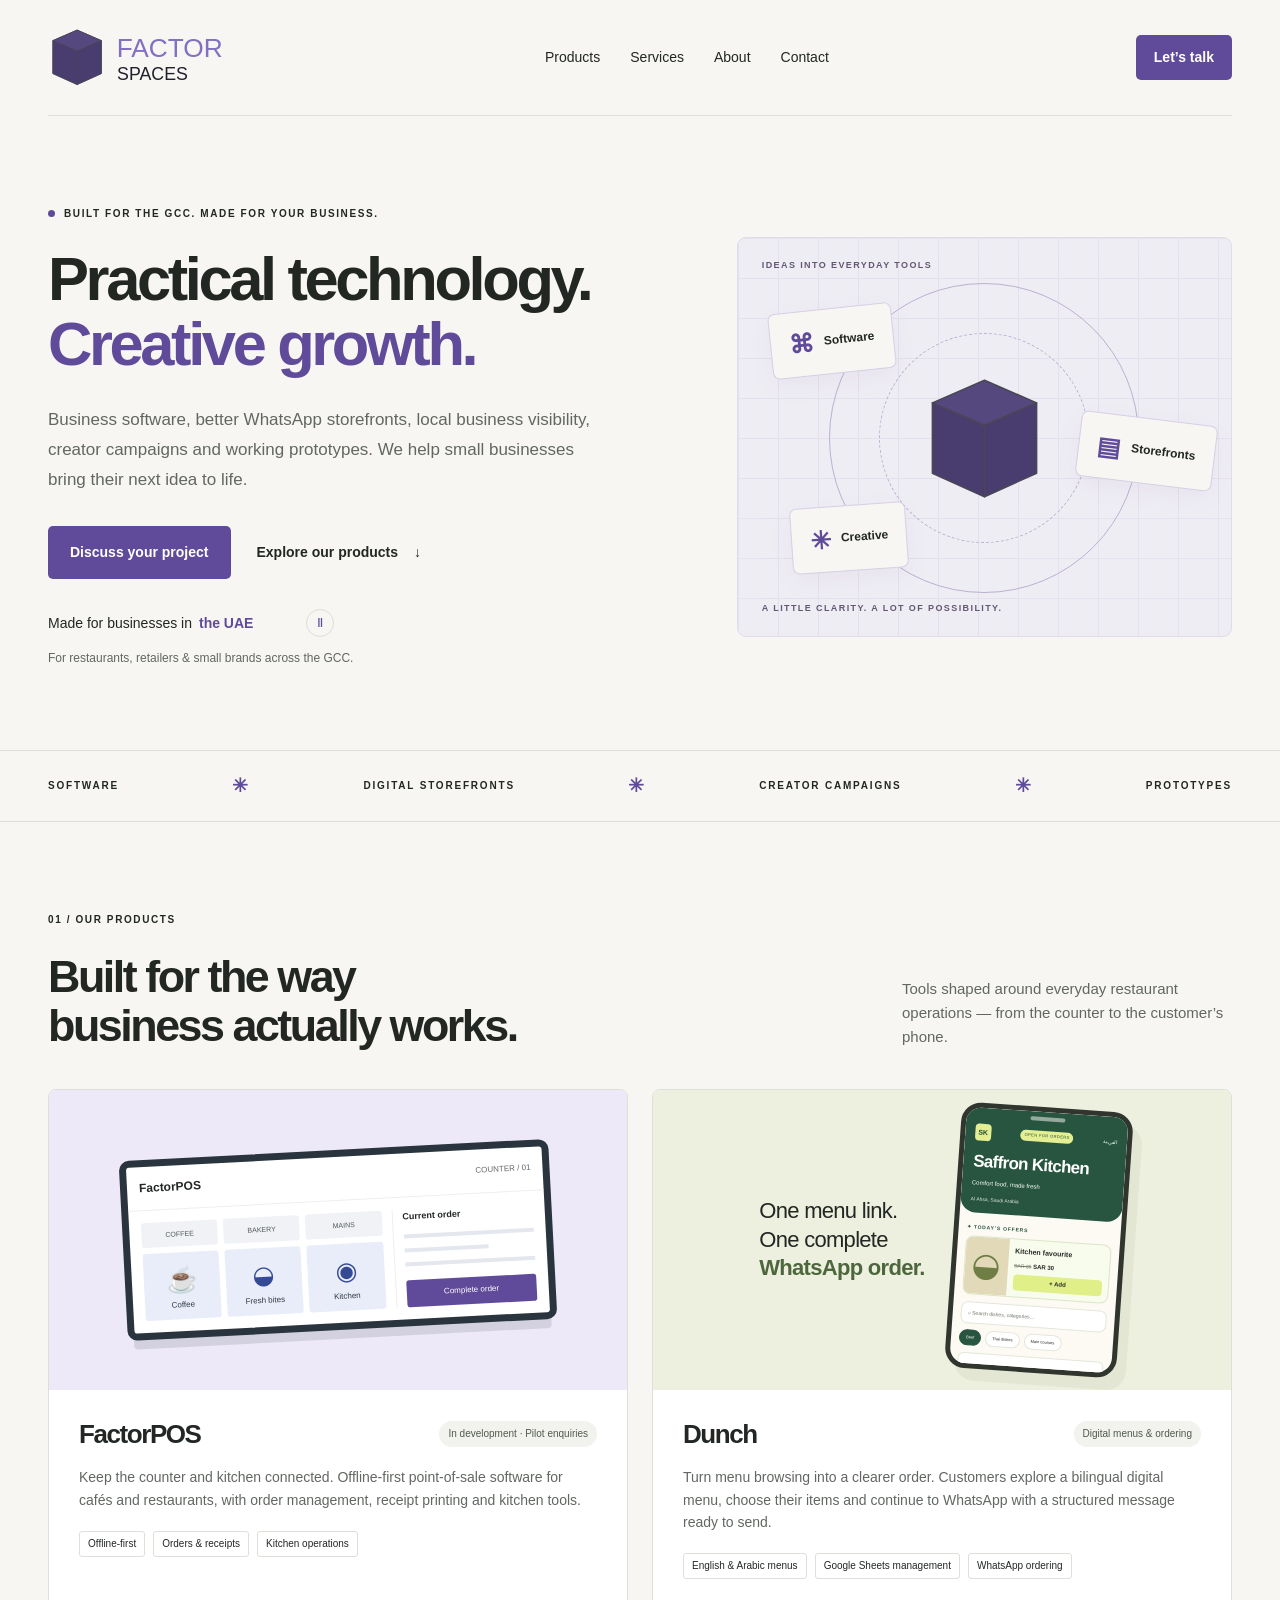
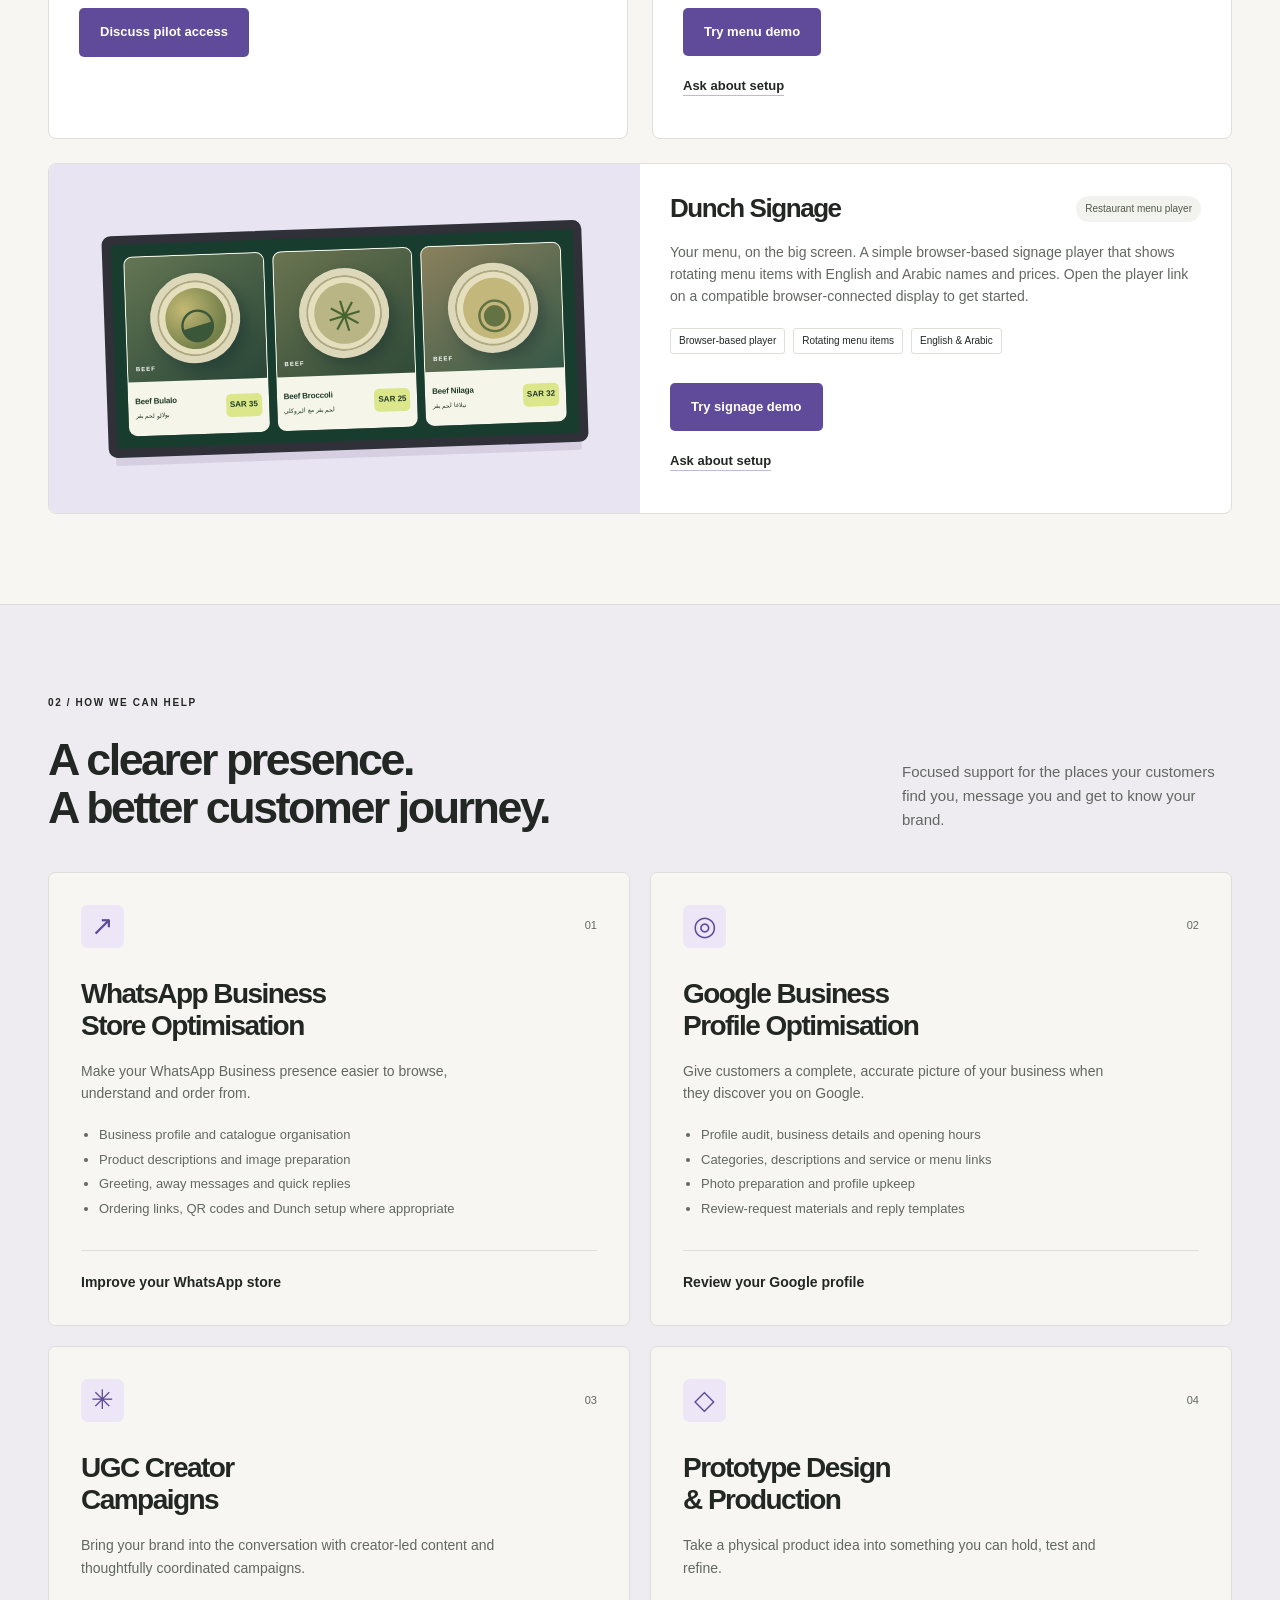
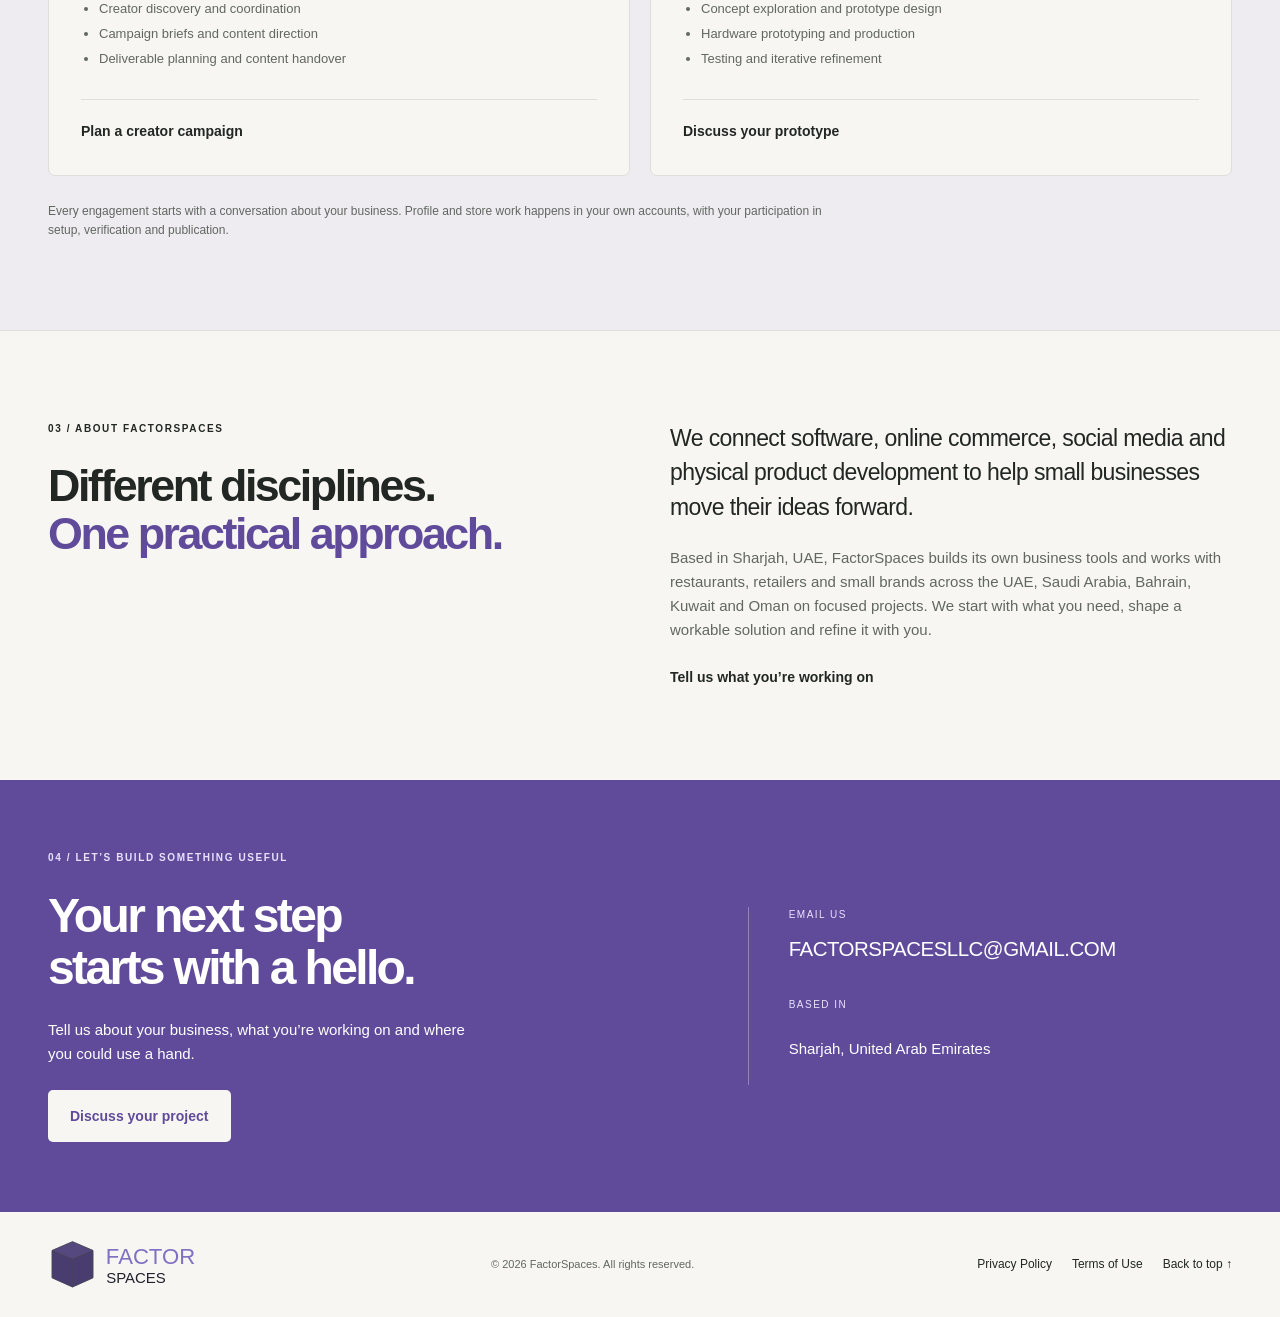
==== commit 71a27b59: "Display company email in uppercase" ====
--- a/index.html
+++ b/index.html
@@ -48,7 +48,7 @@
       <article class="service-card"><div class="service-top"><span class="service-icon" aria-hidden="true">◇</span><span class="service-number">04</span></div><h3>Prototype Design<br>&amp; Production</h3><p>Take a physical product idea into something you can hold, test and refine.</p><ul><li>Concept exploration and prototype design</li><li>Hardware prototyping and production</li><li>Testing and iterative refinement</li></ul><a class="text-link" href="mailto:factorspacesllc@gmail.com?subject=Prototype%20design%20and%20production%20enquiry">Discuss your prototype</a></article>
     </div><p class="service-note">Every engagement starts with a conversation about your business. Profile and store work happens in your own accounts, with your participation in setup, verification and publication.</p></div></section>
     <section id="about" class="section wrap about-section"><div><p class="eyebrow">03 / ABOUT FACTORSPACES</p><h2>Different disciplines.<br><em>One practical approach.</em></h2></div><div class="about-copy"><p class="large-copy">We connect software, online commerce, social media and physical product development to help small businesses move their ideas forward.</p><p>Based in Sharjah, UAE, FactorSpaces builds its own business tools and works with restaurants, retailers and small brands across the UAE, Saudi Arabia, Bahrain, Kuwait and Oman on focused projects. We start with what you need, shape a workable solution and refine it with you.</p><a class="text-link" href="mailto:factorspacesllc@gmail.com?subject=Working%20with%20FactorSpaces">Tell us what you’re working on</a></div></section>
-    <section id="contact" class="contact-section"><div class="wrap contact-inner"><div><p class="eyebrow">04 / LET’S BUILD SOMETHING USEFUL</p><h2>Your next step<br>starts with a hello.</h2><p>Tell us about your business, what you’re working on and where you could use a hand.</p><a class="button light" href="mailto:factorspacesllc@gmail.com?subject=FactorSpaces%20project%20enquiry">Discuss your project</a></div><div class="contact-details"><span>EMAIL US</span><a href="mailto:factorspacesllc@gmail.com?subject=FactorSpaces%20general%20enquiry">factorspacesllc@gmail.com</a><span>BASED IN</span><p>Sharjah, United Arab Emirates</p></div></div></section>
+    <section id="contact" class="contact-section"><div class="wrap contact-inner"><div><p class="eyebrow">04 / LET’S BUILD SOMETHING USEFUL</p><h2>Your next step<br>starts with a hello.</h2><p>Tell us about your business, what you’re working on and where you could use a hand.</p><a class="button light" href="mailto:factorspacesllc@gmail.com?subject=FactorSpaces%20project%20enquiry">Discuss your project</a></div><div class="contact-details"><span>EMAIL US</span><a href="mailto:factorspacesllc@gmail.com?subject=FactorSpaces%20general%20enquiry">FACTORSPACESLLC@GMAIL.COM</a><span>BASED IN</span><p>Sharjah, United Arab Emirates</p></div></div></section>
   </main>
   <footer class="wrap"><a class="brand" href="#home"><img class="brand-logo" src="assets/factorspaces-logo.svg" alt="FactorSpaces" width="470" height="145"></a><p>© 2026 FactorSpaces. All rights reserved.</p><nav class="legal-links" aria-label="Footer navigation"><a href="privacy.html">Privacy Policy</a><a href="terms.html">Terms of Use</a><a href="#home">Back to top ↑</a></nav></footer>
   <script src="script.js" defer></script>
